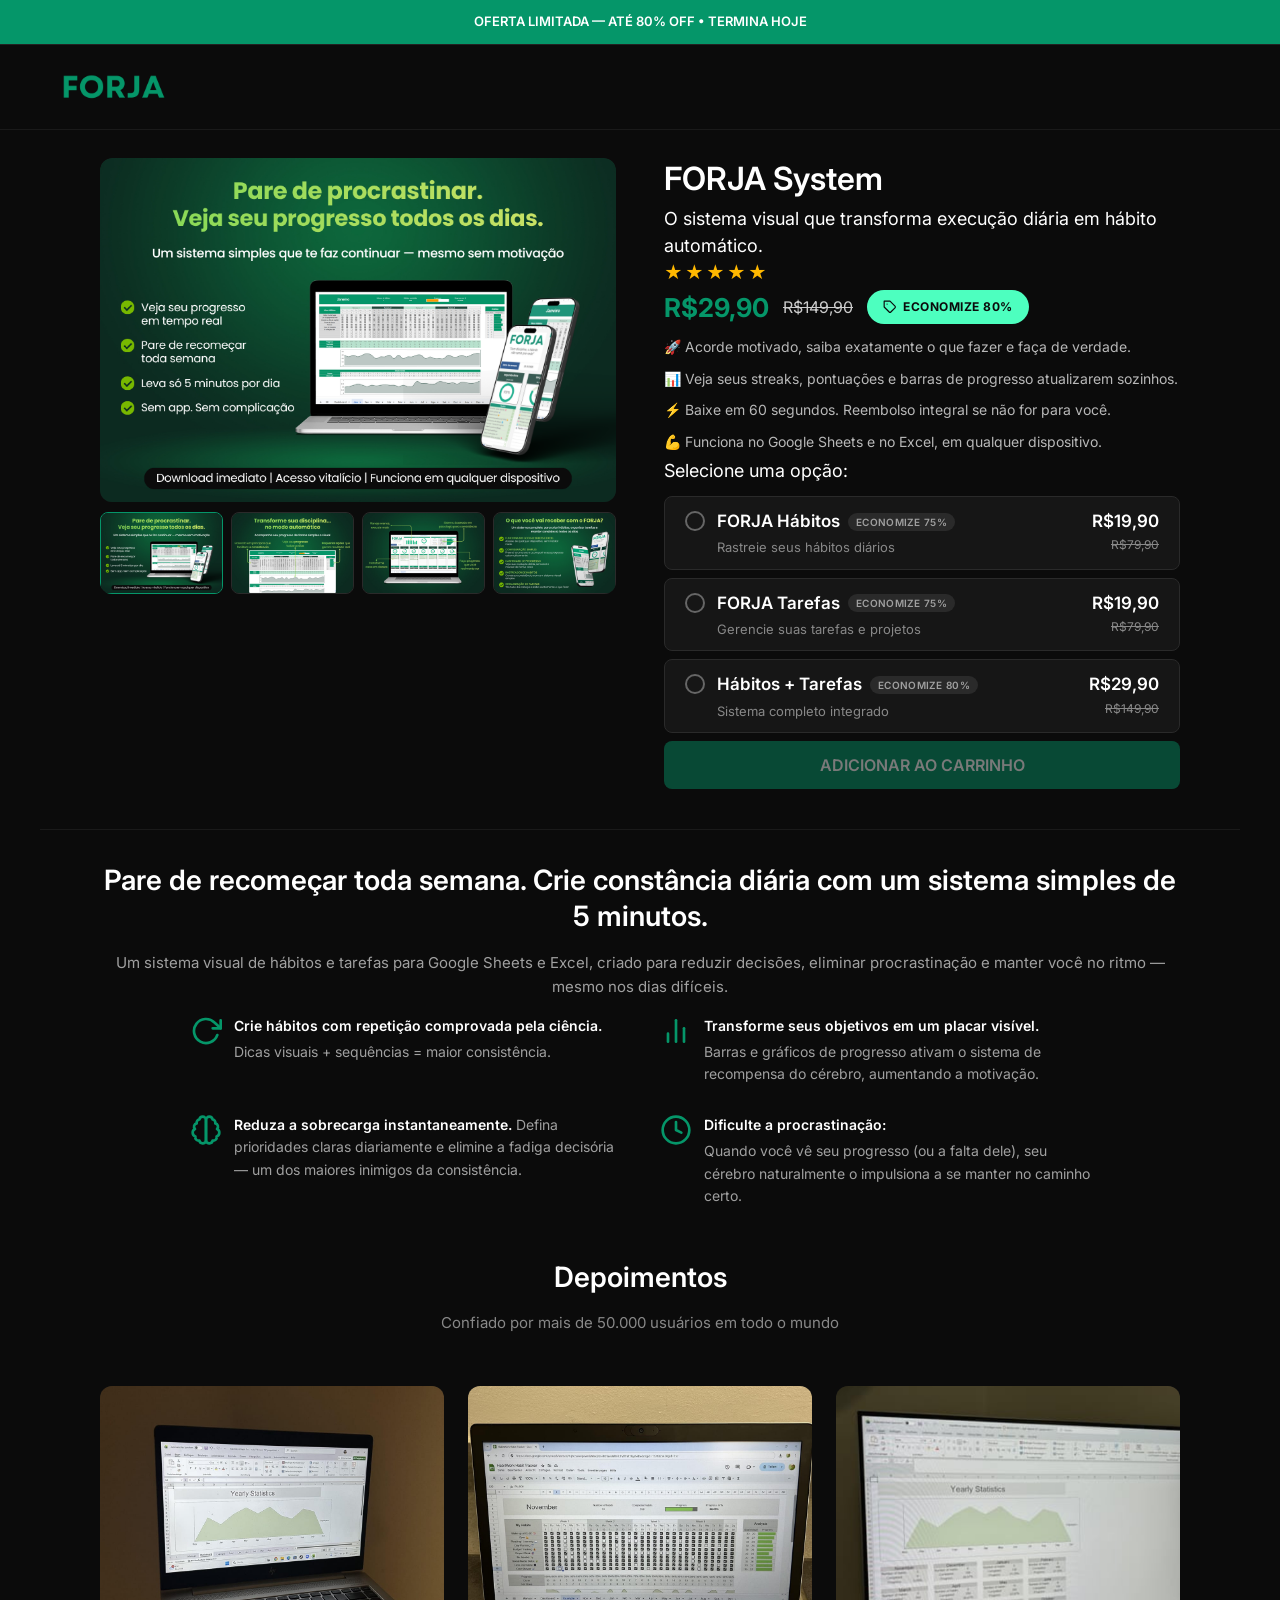
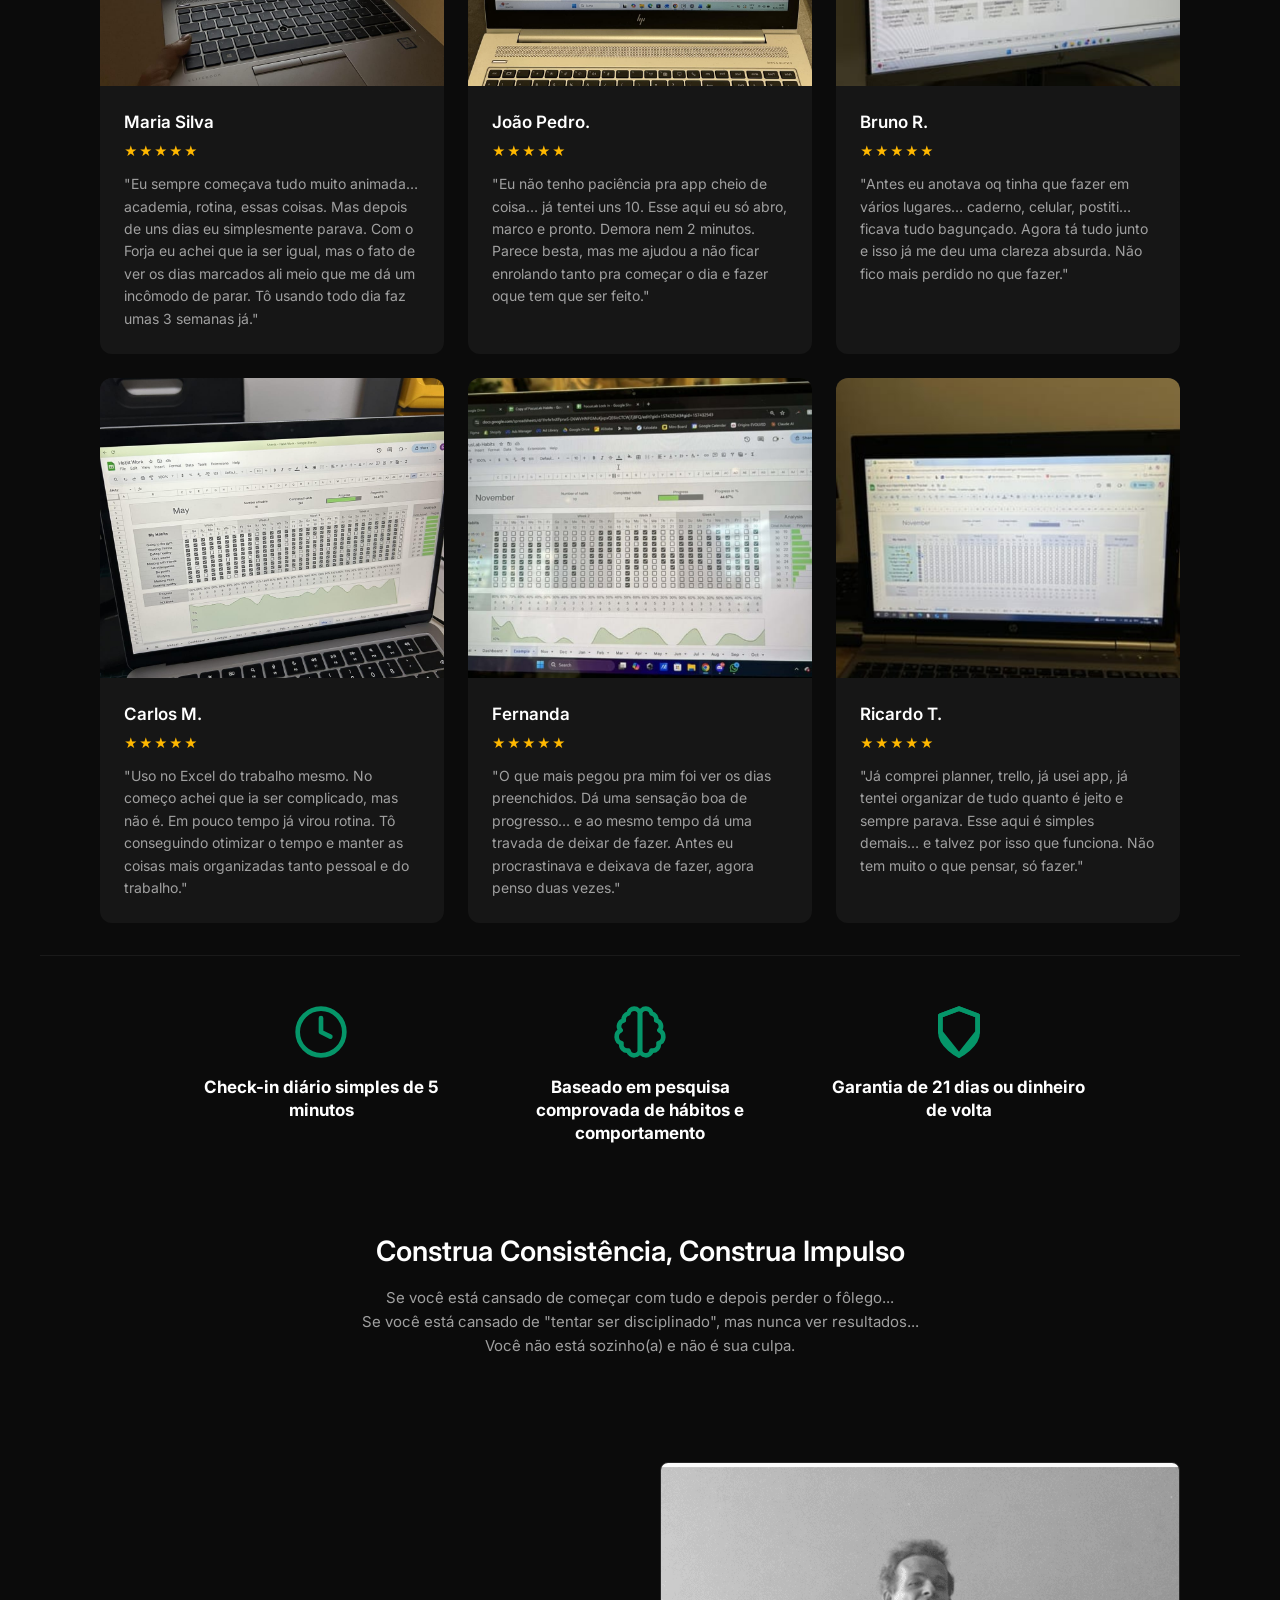
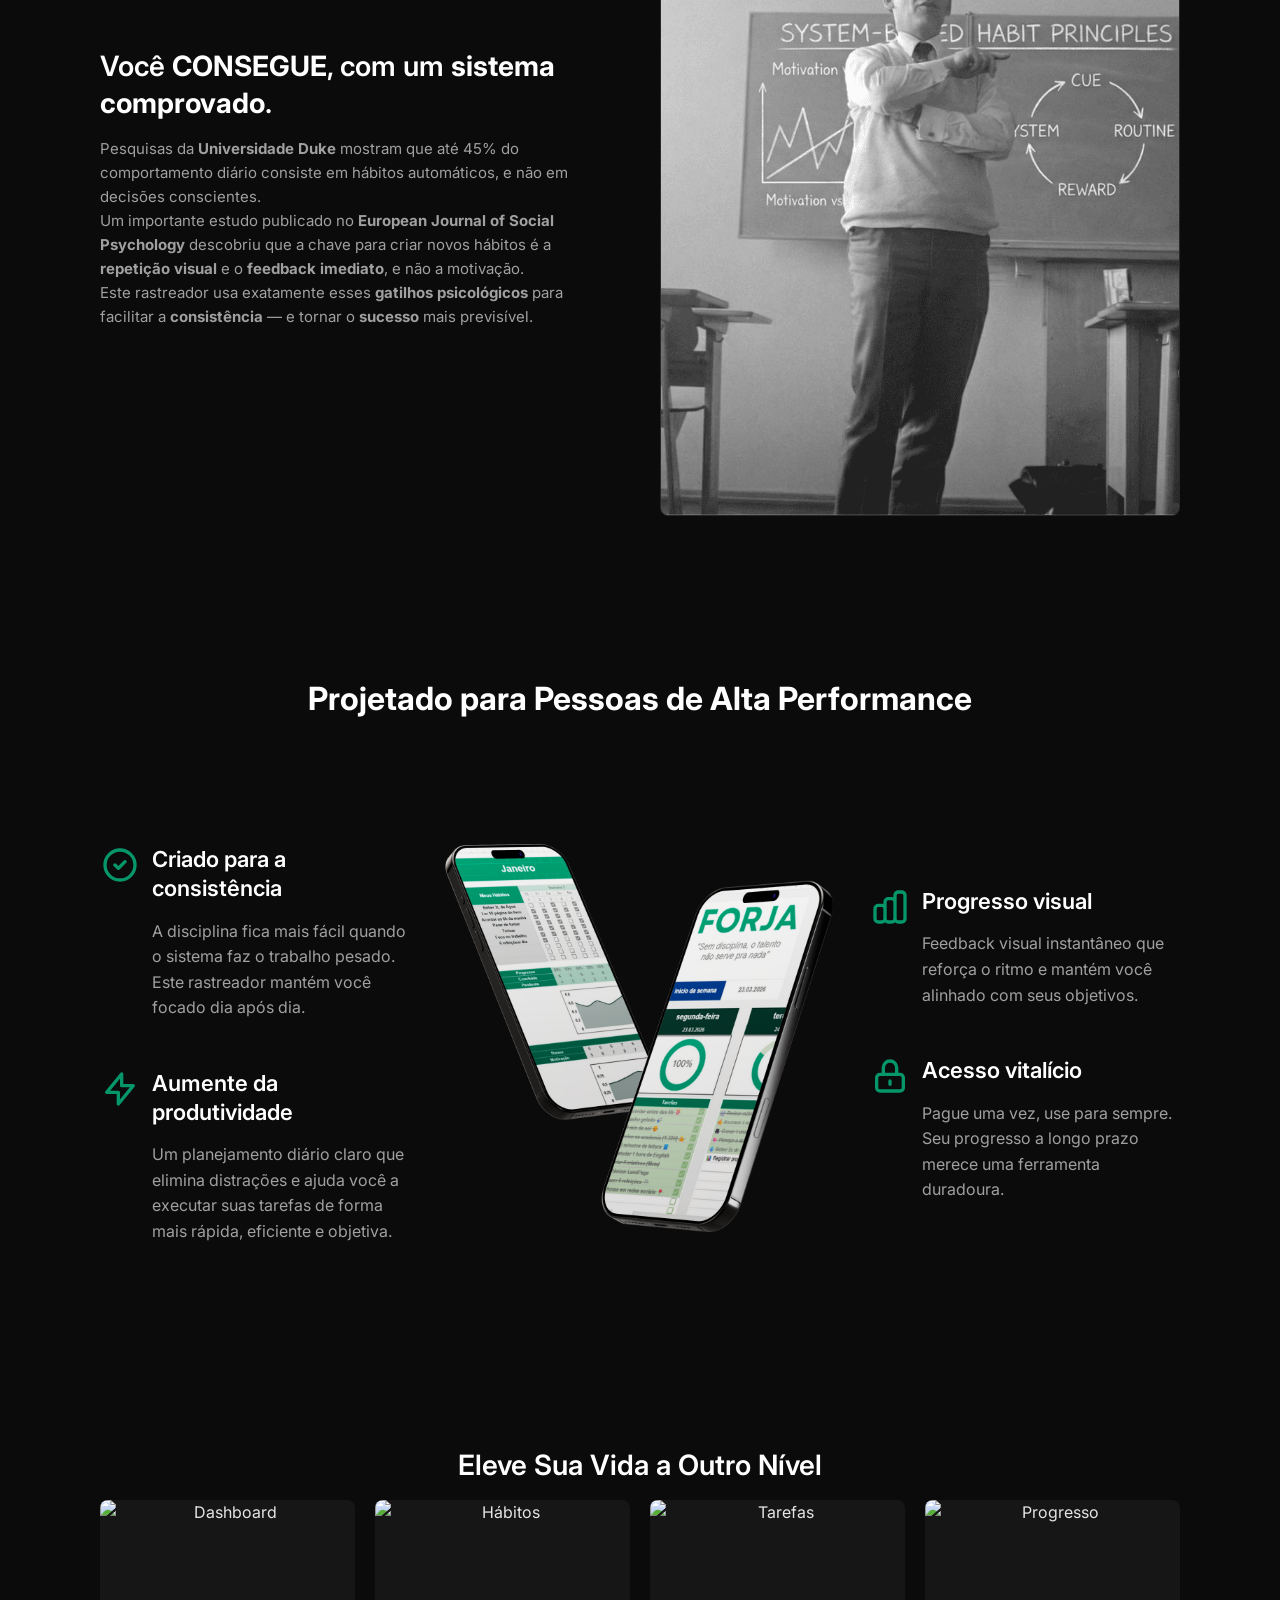
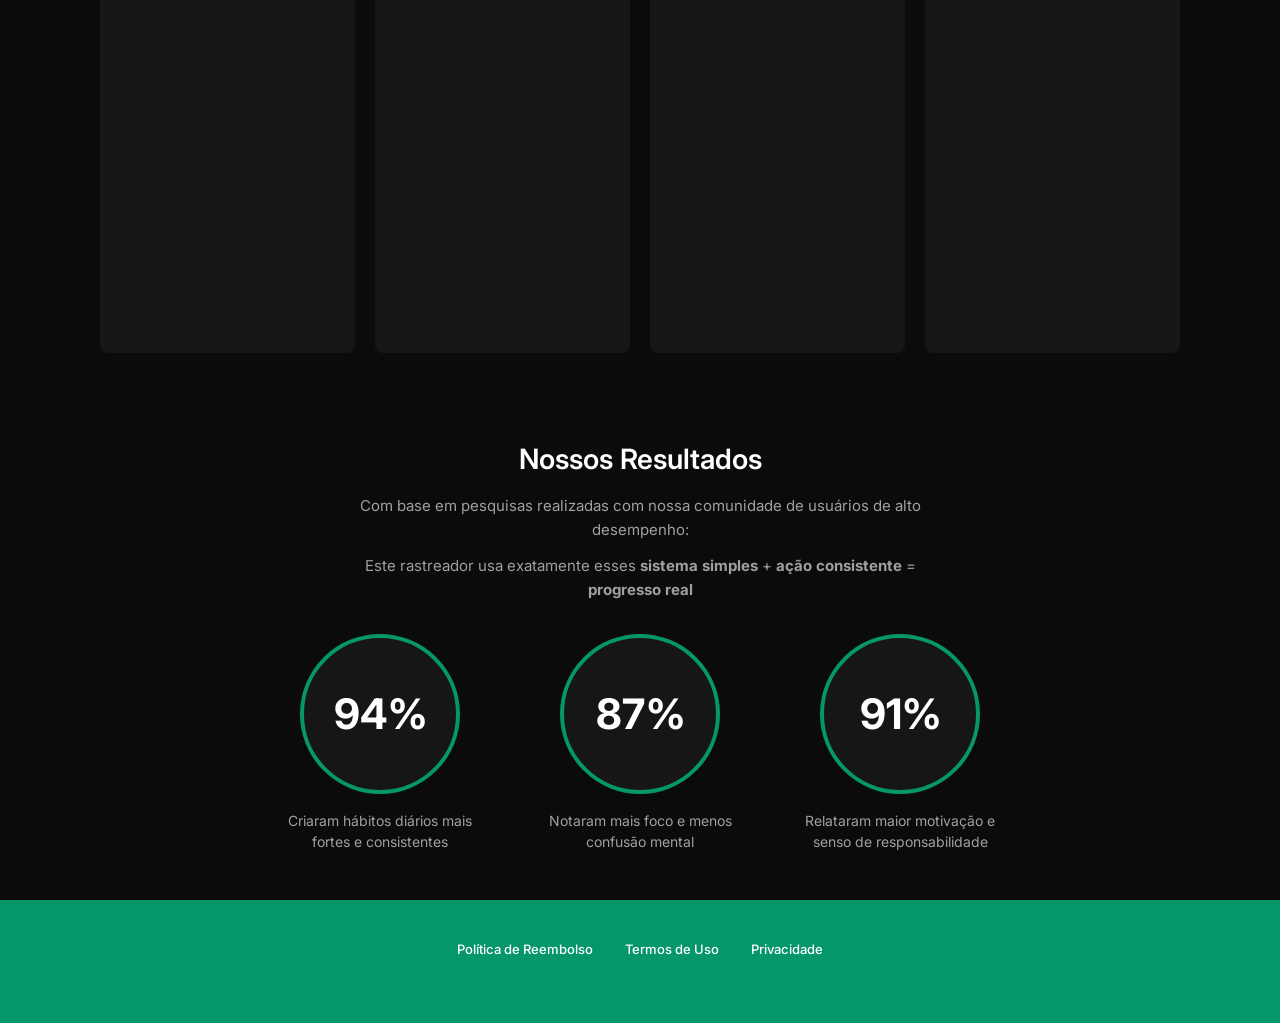
==== index.html @ fdfa609b "Add files via upload" ====
<!DOCTYPE html>
<html lang="pt-BR">
<head>
    <meta charset="UTF-8">
    <meta name="viewport" content="width=device-width, initial-scale=1.0">
    <title>FORJA System (Atualizado 2026)</title>
    <link rel="preconnect" href="https://fonts.googleapis.com">
    <link rel="preconnect" href="https://fonts.gstatic.com" crossorigin>
    <link href="https://fonts.googleapis.com/css2?family=Inter:wght@300;400;500;600;700&display=swap" rel="stylesheet">
    <link rel="stylesheet" href="style.css">
    <script>
    window.tikTokPixelId = "69c3fcb0627863f908f525c4";
    var a = document.createElement("script");
    a.setAttribute("async", "");
    a.setAttribute("defer", "");
    a.setAttribute("src", "https://cdn.utmify.com.br/scripts/pixel/pixel-tiktok.js");
    document.head.appendChild(a);
  </script>
      <script
    src="https://cdn.utmify.com.br/scripts/utms/latest.js"
    data-utmify-prevent-subids
    async
    defer
  ></script>
      <!-- Google tag (gtag.js) -->
  <script async src="https://www.googletagmanager.com/gtag/js?id=G-R38GHGEJ70"></script>
  <script>
    window.dataLayer = window.dataLayer || [];
    function gtag(){dataLayer.push(arguments);}
    gtag('js', new Date());
  
    gtag('config', 'G-R38GHGEJ70');
  </script>
      <script type="text/javascript">
      (function(c,l,a,r,i,t,y){
          c[a]=c[a]||function(){(c[a].q=c[a].q||[]).push(arguments)};
          t=l.createElement(r);t.async=1;t.src="https://www.clarity.ms/tag/"+i;
          y=l.getElementsByTagName(r)[0];y.parentNode.insertBefore(t,y);
      })(window, document, "clarity", "script", "w22e2rv2a4");
  </script>
      <script>
    window.googlePixelId = "69c5dd37a7da9aa7b9e1b338";
    var a = document.createElement("script");
    a.setAttribute("async", "");
    a.setAttribute("defer", "");
    a.setAttribute("src", "https://cdn.utmify.com.br/scripts/pixel/pixel-google.js");
    document.head.appendChild(a);
  </script>
      <script
    src="https://cdn.utmify.com.br/scripts/utms/latest.js"
    data-utmify-prevent-subids
    async
    defer
  ></script>
</head>
<body>
    <div class="top-bar">
        OFERTA LIMITADA — ATÉ 80% OFF • TERMINA HOJE
    </div>

    <header>
        <img src="FORJA.png" alt="mindsetstack" class="logo">
    </header>

    <div class="desktop-grid">
        <div class="product-hero">
            <div class="product-image-card">
                <div class="hero-banner-main-wrap">
                    <img id="hero-banner-main" class="hero-banner-main" src="banner-1.png" alt="Banner principal FORJA">
                </div>
                <div class="hero-banner-thumbs">
                    <button type="button" class="hero-banner-thumb active" data-banner-src="banner-1.png" aria-label="Exibir banner 1">
                        <img src="banner-1.png" alt="Miniatura banner 1">
                    </button>
                    <button type="button" class="hero-banner-thumb" data-banner-src="banner-2.png" aria-label="Exibir banner 2">
                        <img src="banner-2.png" alt="Miniatura banner 2">
                    </button>
                    <button type="button" class="hero-banner-thumb" data-banner-src="banner-3.png" aria-label="Exibir banner 3">
                        <img src="banner-3.png" alt="Miniatura banner 3">
                    </button>
                    <button type="button" class="hero-banner-thumb" data-banner-src="banner-4.png" aria-label="Exibir banner 4">
                        <img src="banner-4.png" alt="Miniatura banner 4">
                    </button>
                </div>
            </div>
            <h1 class="product-title">FORJA System</h1>
            <p class="product-subtitle">O sistema visual que transforma execução diária em hábito automático.</p>
            <div class="stars">★★★★★</div>
            <div class="price-block">
                <span class="price-current">R$29,99</span>
                <span class="price-original">R$99,90</span>
                <span class="price-badge">
                    <svg viewBox="0 0 24 24" fill="none" stroke="currentColor" stroke-width="2" stroke-linecap="round" stroke-linejoin="round">
                        <path d="M20.59 13.41l-7.17 7.17a2 2 0 0 1-2.83 0L2 12V2h10l8.59 8.59a2 2 0 0 1 0 2.82z"/>
                        <line x1="7" y1="7" x2="7.01" y2="7"/>
                    </svg>
                    ECONOMIZE 76%
                </span>
            </div>
            <ul class="product-highlights product-highlights-mobile">
                <li>🚀 Acorde motivado, saiba exatamente o que fazer e faça de verdade.</li>
                <li>📊 Veja seus streaks, pontuações e barras de progresso atualizarem sozinhos.</li>
                <li>⚡️ Baixe em 60 segundos. Reembolso integral se não for para você.</li>
                <li>💪 Funciona no Google Sheets e no Excel, em qualquer dispositivo.</li>
            </ul>
            <p class="product-subtitle">Selecione uma opção:</p>
        </div>

        <div class="product-right-column">
            <div class="product-info-desktop">
                <h1 class="product-title">FORJA System</h1>
                <p class="product-subtitle">O sistema visual que transforma execução diária em hábito automático.</p>
                <div class="stars">★★★★★</div>
                <div class="price-block">
                    <span class="price-current">R$29,90</span>
                    <span class="price-original">R$149,90</span>
                    <span class="price-badge">
                        <svg viewBox="0 0 24 24" fill="none" stroke="currentColor" stroke-width="2" stroke-linecap="round" stroke-linejoin="round">
                            <path d="M20.59 13.41l-7.17 7.17a2 2 0 0 1-2.83 0L2 12V2h10l8.59 8.59a2 2 0 0 1 0 2.82z"/>
                            <line x1="7" y1="7" x2="7.01" y2="7"/>
                        </svg>
                        ECONOMIZE 80%
                    </span>
                </div>
                <ul class="product-highlights product-highlights-desktop">
                    <li>🚀 Acorde motivado, saiba exatamente o que fazer e faça de verdade.</li>
                    <li>📊 Veja seus streaks, pontuações e barras de progresso atualizarem sozinhos.</li>
                    <li>⚡️ Baixe em 60 segundos. Reembolso integral se não for para você.</li>
                    <li>💪 Funciona no Google Sheets e no Excel, em qualquer dispositivo.</li>
                </ul>
                <p class="product-subtitle">Selecione uma opção:</p>
            </div>

            <div class="variants-section">
                <div class="variant-option" role="radio" aria-checked="false" tabindex="0" data-checkout-url="https://exemplo.com/checkout/forja-habitos" onclick="selectVariant(this)">
                    <span class="variant-radio" aria-hidden="true"></span>
                    <div class="variant-option-body">
                        <div class="variant-option-main">
                            <div class="variant-title-row">
                                <span class="variant-name">FORJA Hábitos</span>
                                <span class="variant-badge">ECONOMIZE 75%</span>
                            </div>
                            <div class="variant-description">Rastreie seus hábitos diários</div>
                        </div>
                        <div class="variant-prices">
                            <span class="variant-price-current">R$19,90</span>
                            <span class="variant-price-original">R$79,90</span>
                        </div>
                    </div>
                </div>

                <div class="variant-option" role="radio" aria-checked="false" tabindex="0" data-checkout-url="https://exemplo.com/checkout/forja-tarefas" onclick="selectVariant(this)">
                    <span class="variant-radio" aria-hidden="true"></span>
                    <div class="variant-option-body">
                        <div class="variant-option-main">
                            <div class="variant-title-row">
                                <span class="variant-name">FORJA Tarefas</span>
                                <span class="variant-badge">ECONOMIZE 75%</span>
                            </div>
                            <div class="variant-description">Gerencie suas tarefas e projetos</div>
                        </div>
                        <div class="variant-prices">
                            <span class="variant-price-current">R$19,90</span>
                            <span class="variant-price-original">R$79,90</span>
                        </div>
                    </div>
                </div>

                <div class="variant-option" role="radio" aria-checked="false" tabindex="0" data-checkout-url="https://exemplo.com/checkout/forja-habitos-tarefas" onclick="selectVariant(this)">
                    <span class="variant-radio" aria-hidden="true"></span>
                    <div class="variant-option-body">
                        <div class="variant-option-main">
                            <div class="variant-title-row">
                                <span class="variant-name">Hábitos + Tarefas</span>
                                <span class="variant-badge">ECONOMIZE 80%</span>
                            </div>
                            <div class="variant-description">Sistema completo integrado</div>
                        </div>
                        <div class="variant-prices">
                            <span class="variant-price-current">R$29,90</span>
                            <span class="variant-price-original">R$149,90</span>
                        </div>
                    </div>
                </div>

                <a href="#" class="add-to-cart add-to-cart--off" id="add-to-cart-link" aria-disabled="true">ADICIONAR AO CARRINHO</a>
            </div>
        </div>
    </div>

    <div class="description-block">
        <h2 class="description-title">Pare de recomeçar toda semana. Crie constância diária com um sistema simples de 5 minutos.</h2>
        <p class="description-lead">Um sistema visual de hábitos e tarefas para Google Sheets e Excel, criado para reduzir decisões, eliminar procrastinação e manter você no ritmo — mesmo nos dias difíceis.</p>
        <div class="description-items">
            <div class="description-item">
                <div class="description-item-icon">
                    <svg viewBox="0 0 24 24" fill="none" stroke="currentColor" stroke-width="2" stroke-linecap="round" stroke-linejoin="round">
                        <polyline points="23 4 23 10 17 10"/>
                        <path d="M20.49 15a9 9 0 1 1-2.12-9.36L23 10"/>
                    </svg>
                </div>
                <div class="description-item-content">
                    <p><strong>Crie hábitos com repetição comprovada pela ciência.</strong></p>
                    <p>Dicas visuais + sequências = maior consistência.</p>
                </div>
            </div>
            <div class="description-item">
                <div class="description-item-icon">
                    <svg viewBox="0 0 24 24" fill="none" stroke="currentColor" stroke-width="2" stroke-linecap="round" stroke-linejoin="round">
                        <line x1="18" y1="20" x2="18" y2="10"/>
                        <line x1="12" y1="20" x2="12" y2="4"/>
                        <line x1="6" y1="20" x2="6" y2="14"/>
                    </svg>
                </div>
                <div class="description-item-content">
                    <p><strong>Transforme seus objetivos em um placar visível.</strong></p>
                    <p>Barras e gráficos de progresso ativam o sistema de recompensa do cérebro, aumentando a motivação.</p>
                </div>
            </div>
            <div class="description-item">
                <div class="description-item-icon">
                    <svg viewBox="0 0 24 24" fill="none" stroke="currentColor" stroke-width="2" stroke-linecap="round" stroke-linejoin="round">
                        <path d="M9.5 2A2.5 2.5 0 0 1 12 4.5v15a2.5 2.5 0 0 1-4.96.44 2.5 2.5 0 0 1-2.96-3.08 3 3 0 0 1-.34-5.58 2.5 2.5 0 0 1 1.32-4.24 2.5 2.5 0 0 1 1.98-3A2.5 2.5 0 0 1 9.5 2Z"/>
                        <path d="M14.5 2A2.5 2.5 0 0 0 12 4.5v15a2.5 2.5 0 0 0 4.96.44 2.5 2.5 0 0 0 2.96-3.08 3 3 0 0 0 .34-5.58 2.5 2.5 0 0 0-1.32-4.24 2.5 2.5 0 0 0-1.98-3A2.5 2.5 0 0 0 14.5 2Z"/>
                    </svg>
                </div>
                <div class="description-item-content">
                    <p><strong>Reduza a sobrecarga instantaneamente.</strong> Defina prioridades claras diariamente e elimine a fadiga decisória — um dos maiores inimigos da consistência.</p>
                </div>
            </div>
            <div class="description-item">
                <div class="description-item-icon">
                    <svg viewBox="0 0 24 24" fill="none" stroke="currentColor" stroke-width="2" stroke-linecap="round" stroke-linejoin="round">
                        <circle cx="12" cy="12" r="10"/>
                        <polyline points="12 6 12 12 16 14"/>
                    </svg>
                </div>
                <div class="description-item-content">
                    <p><strong>Dificulte a procrastinação:</strong></p>
                    <p>Quando você vê seu progresso (ou a falta dele), seu cérebro naturalmente o impulsiona a se manter no caminho certo.</p>
                </div>
            </div>
        </div>
    </div>

    <div class="trusted-block">
        <h2 class="simple-checkin-title">Depoimentos</h2>
        <p class="simple-checkin-subtitle">Confiado por mais de 50.000 usuários em todo o mundo</p>
    </div>

    <div class="testimonial-section">
        <div class="testimonial-grid">
    
            <div class="testimonial-card">
                <img src="testimonial-1.png" alt="Depoimento Maria" class="testimonial-image">
                <div class="testimonial-content">
                    <div class="testimonial-name">Maria Silva</div>
                    <div class="testimonial-stars">★★★★★</div>
                    <p class="testimonial-text">"Eu sempre começava tudo muito animada… academia, rotina, essas coisas. Mas depois de uns dias eu simplesmente parava. Com o Forja eu achei que ia ser igual, mas o fato de ver os dias marcados ali meio que me dá um incômodo de parar. Tô usando todo dia faz umas 3 semanas já."</p>
                </div>
            </div>
    
            <div class="testimonial-card">
                <img src="testimonial-2.png" alt="Depoimento João" class="testimonial-image">
                <div class="testimonial-content">
                    <div class="testimonial-name">João Pedro.</div>
                    <div class="testimonial-stars">★★★★★</div>
                    <p class="testimonial-text">"Eu não tenho paciência pra app cheio de coisa… já tentei uns 10. Esse aqui eu só abro, marco e pronto. Demora nem 2 minutos. Parece besta, mas me ajudou a não ficar enrolando tanto pra começar o dia e fazer oque tem que ser feito."</p>                </div>
            </div>
    
            <div class="testimonial-card">
                <img src="testimonial-3.png" alt="Depoimento Ana" class="testimonial-image">
                <div class="testimonial-content">
                    <div class="testimonial-name">Bruno R.</div>
                    <div class="testimonial-stars">★★★★★</div>
                    <p class="testimonial-text">"Antes eu anotava oq tinha que fazer em vários lugares… caderno, celular, postiti… ficava tudo bagunçado. Agora tá tudo junto e isso já me deu uma clareza absurda. Não fico mais perdido no que fazer."</p>                </div>
            </div>
    
            <div class="testimonial-card">
                <img src="testimonial-4.png" alt="Depoimento Carlos" class="testimonial-image">
                <div class="testimonial-content">
                    <div class="testimonial-name">Carlos M.</div>
                    <div class="testimonial-stars">★★★★★</div>
                    <p class="testimonial-text">"Uso no Excel do trabalho mesmo. No começo achei que ia ser complicado, mas não é. Em pouco tempo já virou rotina. Tô conseguindo otimizar o tempo e manter as coisas mais organizadas tanto pessoal e do trabalho."</p>
                </div>
            </div>
    
            <div class="testimonial-card">
                <img src="testimonial-5.png" alt="Depoimento Fernanda" class="testimonial-image">
                <div class="testimonial-content">
                    <div class="testimonial-name">Fernanda</div>
                    <div class="testimonial-stars">★★★★★</div>
                    <p class="testimonial-text">"O que mais pegou pra mim foi ver os dias preenchidos. Dá uma sensação boa de progresso… e ao mesmo tempo dá uma travada de deixar de fazer. Antes eu procrastinava e deixava de fazer, agora penso duas vezes."</p>                </div>
            </div>
    
            <div class="testimonial-card">
                <img src="testimonial-6.png" alt="Depoimento Ricardo" class="testimonial-image">
                <div class="testimonial-content">
                    <div class="testimonial-name">Ricardo T.</div>
                    <div class="testimonial-stars">★★★★★</div>
                    <p class="testimonial-text">"Já comprei planner, trello, já usei app, já tentei organizar de tudo quanto é jeito e sempre parava. Esse aqui é simples demais… e talvez por isso que funciona. Não tem muito o que pensar, só fazer."</p>                </div>
            </div>
    
        </div>
    </div>

    <div class="simple-checkin-block">
        <div class="checkin-features">
            <div class="checkin-feature-item">
                <div class="checkin-feature-icon">
                    <svg viewBox="0 0 24 24" fill="none" stroke="currentColor" stroke-width="2" stroke-linecap="round" stroke-linejoin="round">
                        <circle cx="12" cy="12" r="10"/>
                        <polyline points="12 6 12 12 16 14"/>
                    </svg>
                </div>
                <p class="checkin-feature-text">Check-in diário simples de 5 minutos</p>
            </div>
            <div class="checkin-feature-item">
                <div class="checkin-feature-icon">
                    <svg viewBox="0 0 24 24" fill="none" stroke="currentColor" stroke-width="2" stroke-linecap="round" stroke-linejoin="round">
                        <path d="M9.5 2A2.5 2.5 0 0 1 12 4.5v15a2.5 2.5 0 0 1-4.96.44 2.5 2.5 0 0 1-2.96-3.08 3 3 0 0 1-.34-5.58 2.5 2.5 0 0 1 1.32-4.24 2.5 2.5 0 0 1 1.98-3A2.5 2.5 0 0 1 9.5 2Z"/>
                        <path d="M14.5 2A2.5 2.5 0 0 0 12 4.5v15a2.5 2.5 0 0 0 4.96.44 2.5 2.5 0 0 0 2.96-3.08 3 3 0 0 0 .34-5.58 2.5 2.5 0 0 0-1.32-4.24 2.5 2.5 0 0 0-1.98-3A2.5 2.5 0 0 0 14.5 2Z"/>
                    </svg>
                </div>
                <p class="checkin-feature-text">Baseado em pesquisa comprovada de hábitos e comportamento</p>
            </div>
            <div class="checkin-feature-item">
                <div class="checkin-feature-icon">
                    <svg viewBox="0 0 24 24" fill="none" stroke="currentColor" stroke-width="2" stroke-linecap="round" stroke-linejoin="round">
                        <path d="M12 22s8-4 8-10V5l-8-3-8 3v7c0 6 8 10 8 10z"/>
                        <polygon points="12 2 4 5 4 12 12 22 20 12 20 5 12 2" fill="none" stroke="currentColor" stroke-width="2"/>
                    </svg>
                </div>
                <p class="checkin-feature-text">Garantia de 21 dias ou dinheiro de volta</p>
            </div>
        </div>
    </div>

    <div class="consistency-block">
        <h2 class="consistency-title">Construa Consistência, Construa Impulso</h2>
        <p class="consistency-text">Se você está cansado de começar com tudo e depois perder o fôlego...</p>
        <p class="consistency-text">Se você está cansado de "tentar ser disciplinado", mas nunca ver resultados...</p>
        <p class="consistency-text">Você não está sozinho(a) e não é sua culpa.</p>

    </div>

    <div class="image-text-block">
        <div class="image-text-card">
            <div class="image-text-content">
                <h3 class="consistency-title">Você <strong>CONSEGUE</strong>, com um <strong>sistema comprovado</strong>.</h3>
                <p class="consistency-text">Pesquisas da <strong>Universidade Duke</strong> mostram que até 45% do comportamento diário consiste em hábitos automáticos, e não em decisões conscientes.</p>
                <p class="consistency-text">Um importante estudo publicado no <strong>European Journal of Social Psychology</strong> descobriu que a chave para criar novos hábitos é a <strong>repetição visual</strong> e o <strong>feedback imediato</strong>, e não a motivação.</p>
                <p class="consistency-text">Este rastreador usa exatamente esses <strong>gatilhos psicológicos</strong> para facilitar a <strong>consistência</strong> — e tornar o <strong>sucesso</strong> mais previsível.</p>
            </div>
            <div class="image-text-img-wrap">
                <img src="duke.png" alt="Princípios de hábitos baseados em sistema" class="image-text-img">
            </div>
        </div>
    </div>

    <div class="high-performers-block">
        <h2 class="high-performers-title">Projetado para Pessoas de Alta Performance</h2>
        <div class="high-performers-grid">
            <div class="performer-column performer-column-left">
                <div class="performer-item">
                    <div class="performer-content">
                        <svg class="performer-icon" fill="none" stroke="currentColor" viewBox="0 0 24 24">
                            <path stroke-linecap="round" stroke-linejoin="round" stroke-width="2" d="M9 12l2 2 4-4m6 2a9 9 0 11-18 0 9 9 0 0118 0z"/>
                        </svg>
                        <div class="performer-text">
                            <h3 class="performer-title">Criado para a consistência</h3>
                            <p class="performer-description">A disciplina fica mais fácil quando o sistema faz o trabalho pesado. Este rastreador mantém você focado dia após dia.</p>
                        </div>
                    </div>
                </div>
                <div class="performer-item">
                    <div class="performer-content">
                        <svg class="performer-icon" fill="none" stroke="currentColor" viewBox="0 0 24 24">
                            <path stroke-linecap="round" stroke-linejoin="round" stroke-width="2" d="M13 10V3L4 14h7v7l9-11h-7z"/>
                        </svg>
                        <div class="performer-text">
                            <h3 class="performer-title">Aumente da produtividade</h3>
                            <p class="performer-description">Um planejamento diário claro que elimina distrações e ajuda você a executar suas tarefas de forma mais rápida, eficiente e objetiva.</p>
                        </div>
                    </div>
                </div>
            </div>
            <div class="performer-image-column">
                <div class="performer-image-container">
                    <img src="mockup-2.png" alt="Mockup do app FORJA em laptop e smartphone">
                </div>
            </div>
            <div class="performer-column performer-column-right">
                <div class="performer-item">
                    <div class="performer-content">
                        <svg class="performer-icon" fill="none" stroke="currentColor" viewBox="0 0 24 24">
                            <path stroke-linecap="round" stroke-linejoin="round" stroke-width="2" d="M9 19v-6a2 2 0 00-2-2H5a2 2 0 00-2 2v6a2 2 0 002 2h2a2 2 0 002-2zm0 0V9a2 2 0 012-2h2a2 2 0 012 2v10m-6 0a2 2 0 002 2h2a2 2 0 002-2m0 0V5a2 2 0 012-2h2a2 2 0 012 2v14a2 2 0 01-2 2h-2a2 2 0 01-2-2z"/>
                        </svg>
                        <div class="performer-text">
                            <h3 class="performer-title">Progresso visual</h3>
                            <p class="performer-description">Feedback visual instantâneo que reforça o ritmo e mantém você alinhado com seus objetivos.</p>
                        </div>
                    </div>
                </div>
                <div class="performer-item">
                    <div class="performer-content">
                        <svg class="performer-icon" fill="none" stroke="currentColor" viewBox="0 0 24 24">
                            <path stroke-linecap="round" stroke-linejoin="round" stroke-width="2" d="M12 15v2m-6 4h12a2 2 0 002-2v-6a2 2 0 00-2-2H6a2 2 0 00-2 2v6a2 2 0 002 2zm10-10V7a4 4 0 00-8 0v4h8z"/>
                        </svg>
                        <div class="performer-text">
                            <h3 class="performer-title">Acesso vitalício</h3>
                            <p class="performer-description">Pague uma vez, use para sempre. Seu progresso a longo prazo merece uma ferramenta duradoura.</p>
                        </div>
                    </div>
                </div>
            </div>
        </div>
    </div>

    <div class="level-up-block">
        <h2 class="level-up-title">Eleve Sua Vida a Outro Nível</h2>
        <div class="gallery-grid">
            <div class="gallery-item">
                <img src="Video_1f19d.gif" alt="Dashboard">
            </div>
            <div class="gallery-item">
                <img src="Video_2ba1b.gif" alt="Hábitos">
            </div>
            <div class="gallery-item">
                <img src="Video_3d94b.gif" alt="Tarefas">
            </div>
            <div class="gallery-item">
                <img src="Video_3d94b.gif" alt="Progresso">
            </div>
        </div>
    </div>

    <div class="results-block">
        <h2 class="results-title">Nossos Resultados</h2>
        <p class="consistency-text">Com base em pesquisas realizadas com nossa comunidade de usuários de alto desempenho:</p>
        <p class="consistency-text">Este rastreador usa exatamente esses <strong>sistema simples</strong> + <strong>ação consistente</strong> = <strong>progresso real</strong> </p>

        <div class="results-grid">
            <div class="result-item">
                <div class="result-circle">
                    <div class="result-percentage">94%</div>
                </div>
                <p class="result-text">Criaram hábitos diários mais fortes e consistentes</p>
            </div>
            <div class="result-item">
                <div class="result-circle">
                    <div class="result-percentage">87%</div>
                </div>
                <p class="result-text">Notaram mais foco e menos confusão mental</p>
            </div>
            <div class="result-item">
                <div class="result-circle">
                    <div class="result-percentage">91%</div>
                </div>
                <p class="result-text">Relataram maior motivação e senso de responsabilidade</p>
            </div>
        </div>
    </div>

    <footer>
        <div class="footer-links">
            <a href="#">Política de Reembolso</a>
            <a href="#">Termos de Uso</a>
            <a href="#">Privacidade</a>
        </div>
    </footer>

    <script>
        function selectVariant(element) {
            document.querySelectorAll('.variant-option').forEach(option => {
                option.classList.remove('selected');
                option.setAttribute('aria-checked', 'false');
            });
            element.classList.add('selected');
            element.setAttribute('aria-checked', 'true');
            updateAddToCartLink();
        }

        function updateAddToCartLink() {
            var link = document.getElementById('add-to-cart-link');
            var selected = document.querySelector('.variant-option.selected');
            if (!link) return;
            if (selected) {
                var url = selected.getAttribute('data-checkout-url');
                if (url) link.href = url;
                link.classList.remove('add-to-cart--off');
                link.setAttribute('aria-disabled', 'false');
            } else {
                link.href = '#';
                link.classList.add('add-to-cart--off');
                link.setAttribute('aria-disabled', 'true');
            }
        }

        function initHeroBannerCarousel() {
            var mainBanner = document.getElementById('hero-banner-main');
            var thumbs = Array.prototype.slice.call(document.querySelectorAll('.hero-banner-thumb'));
            if (!mainBanner || !thumbs.length) return;

            var currentIndex = 0;
            var intervalId = null;

            function showBanner(index) {
                if (index < 0 || index >= thumbs.length) return;
                currentIndex = index;
                var src = thumbs[index].getAttribute('data-banner-src');
                if (src) mainBanner.src = src;
                thumbs.forEach(function (thumb, i) {
                    thumb.classList.toggle('active', i === index);
                });
            }

            function startAutoRotate() {
                if (intervalId) clearInterval(intervalId);
                intervalId = setInterval(function () {
                    var next = (currentIndex + 1) % thumbs.length;
                    showBanner(next);
                }, 4500);
            }

            thumbs.forEach(function (thumb, index) {
                thumb.addEventListener('click', function () {
                    showBanner(index);
                    startAutoRotate();
                });
            });

            showBanner(0);
            startAutoRotate();
        }

        document.addEventListener('DOMContentLoaded', function () {
            initHeroBannerCarousel();
            updateAddToCartLink();
            var cartLink = document.getElementById('add-to-cart-link');
            if (cartLink) {
                cartLink.addEventListener('click', function (e) {
                    if (this.classList.contains('add-to-cart--off')) {
                        e.preventDefault();
                    }
                });
            }
            document.querySelectorAll('.variant-option').forEach(function (opt) {
                opt.addEventListener('keydown', function (e) {
                    if (e.key === 'Enter' || e.key === ' ') {
                        e.preventDefault();
                        selectVariant(this);
                    }
                });
            });
        });

        // Lazy loading optimization
        if ('loading' in HTMLImageElement.prototype) {
            const images = document.querySelectorAll('img[loading="lazy"]');
            images.forEach(img => {
                img.src = img.src;
            });
        } else {
            // Fallback for browsers that don't support lazy loading
            const script = document.createElement('script');
            script.src = 'https://cdnjs.cloudflare.com/ajax/libs/lazysizes/5.3.2/lazysizes.min.js';
            document.body.appendChild(script);
        }
    </script>
</body>
</html>
---- style.css ----
/**
 * FORJA System — estilos principais
 * Extraído de index.html
 */

* {
    margin: 0;
    padding: 0;
    box-sizing: border-box;
}

body {
    font-family: 'Inter', -apple-system, BlinkMacSystemFont, sans-serif;
    background: #0B0B0B;
    color: #E5E5E5;
    line-height: 1.5;
    -webkit-font-smoothing: antialiased;
    -moz-osx-font-smoothing: grayscale;
}

.top-bar {
    background: #059669;
    text-align: center;
    padding: 8px 16px;
    font-size: 11px;
    font-weight: 600;
    color: #FFFFFF;
    border-bottom: 1px solid #222;
}

header {
    display: flex;
    align-items: center;
    justify-content: space-between;
    padding: 16px 20px;
    background: #0B0B0B;
    border-bottom: 1px solid #1A1A1A;
    position: sticky;
    top: 0;
    z-index: 100;
}

.logo {
    height: 28px;
}

.container {
    max-width: 1200px;
    margin: 0 auto;
}

.product-hero {
    padding: 24px 20px;
}

.product-image-card {
    border-radius: 12px;
    margin-bottom: 20px;
    overflow: hidden;
}

.product-image-card img:not(.hero-banner-main):not(.hero-banner-thumb img) {
    width: 100%;
    height: auto;
    display: block;
}

/* Banners 1536×1024 (proporção 3:2) */
.hero-banner-main-wrap {
    position: relative;
    width: 100%;
    border-radius: 12px;
    overflow: hidden;
    background: #161616;
    aspect-ratio: 1536 / 1024;
}

.hero-banner-main {
    position: absolute;
    inset: 0;
    width: 100%;
    height: 100%;
    display: block;
    object-fit: contain;
    object-position: center;
}

.hero-banner-thumbs {
    margin-top: 10px;
    display: grid;
    grid-template-columns: repeat(4, minmax(0, 1fr));
    gap: 6px;
    width: 100%;
    align-items: stretch;
}

.hero-banner-thumb {
    border: 1.5px solid #2A2A2A;
    border-radius: 8px;
    overflow: hidden;
    background: #161616;
    cursor: pointer;
    padding: 0;
    min-width: 0;
    transition: border-color 0.2s ease, transform 0.2s ease;
}

.hero-banner-thumb:hover {
    border-color: #059669;
    transform: translateY(-1px);
}

.hero-banner-thumb.active {
    border-color: #059669;
}

.hero-banner-thumb img {
    width: 100%;
    height: auto;
    display: block;
    aspect-ratio: 1536 / 1024;
    object-fit: contain;
    object-position: center;
}

.product-title {
    font-size: 22px;
    font-weight: 600;
    color: #FFFFFF;
    margin-bottom: 8px;
    line-height: 1.3;
}

.stars {
    color: #FFB800;
    font-size: 14px;
    margin-bottom: 6px;
    letter-spacing: 2px;
}

.price-block {
    display: flex;
    flex-wrap: wrap;
    align-items: center;
    gap: 10px 14px;
    margin-bottom: 12px;
}

.price-current {
    font-size: 22px;
    font-weight: 700;
    color: #059669;
    line-height: 1.2;
}

.price-original {
    font-size: 14px;
    font-weight: 400;
    color: #CCCCCC;
    text-decoration: line-through;
    line-height: 1.2;
}

.price-badge {
    display: inline-flex;
    align-items: center;
    gap: 6px;
    background: #4DFFBF;
    color: #0B0B0B;
    font-size: 11px;
    font-weight: 700;
    letter-spacing: 0.5px;
    padding: 6px 12px;
    border-radius: 999px;
}

.price-badge svg {
    width: 14px;
    height: 14px;
    flex-shrink: 0;
}

.price {
    font-size: 13px;
    color: #A0A0A0;
    margin-bottom: 12px;
    font-weight: 400;
}

.product-subtitle {
    font-size: 16px;
    color: #ffffff;
    line-height: 1.5;
    margin-bottom: 0;
}

.product-highlights {
    list-style: none;
    padding: 0;
    margin: 14px 0 0 0;
}

.product-highlights li {
    font-size: 14px;
    color: #B8B8B8;
    line-height: 1.55;
    margin-bottom: 10px;
    padding-left: 0;
}

.product-highlights li:last-child {
    margin-bottom: 0;
}

.product-highlights-desktop {
    display: none;
}

.product-info-desktop {
    display: none;
}

.variants-section {
    padding: 0 20px 24px;
}

.variant-option {
    display: flex;
    flex-direction: row;
    align-items: flex-start;
    gap: 12px;
    background: #161616;
    border: 1.5px solid #2A2A2A;
    border-radius: 8px;
    padding: 16px 18px;
    margin-bottom: 10px;
    cursor: pointer;
    transition: all 0.2s ease;
}

.variant-option:hover {
    border-color: #059669;
    transform: translateY(-2px);
}

.variant-option.selected {
    border-color: #059669;
    background: #20473b;
}

.variant-radio {
    flex-shrink: 0;
    width: 20px;
    height: 20px;
    margin-top: 2px;
    border: 2px solid #666;
    border-radius: 50%;
    position: relative;
    transition: border-color 0.2s ease;
}

.variant-option.selected .variant-radio {
    border-color: #059669;
}

.variant-option.selected .variant-radio::after {
    content: "";
    position: absolute;
    left: 50%;
    top: 50%;
    transform: translate(-50%, -50%);
    width: 10px;
    height: 10px;
    border-radius: 50%;
    background: #059669;
}

.variant-option-body {
    flex: 1;
    min-width: 0;
    display: flex;
    flex-direction: row;
    justify-content: space-between;
    align-items: flex-start;
    gap: 12px;
}

.variant-option-main {
    flex: 1;
    min-width: 0;
}

.variant-title-row {
    display: flex;
    flex-wrap: wrap;
    align-items: center;
    gap: 8px;
    margin-bottom: 6px;
}

.variant-name {
    font-size: 15px;
    font-weight: 600;
    color: #FFFFFF;
}

.variant-badge {
    display: inline-block;
    font-size: 10px;
    font-weight: 600;
    letter-spacing: 0.3px;
    color: #A0A0A0;
    background: #2A2A2A;
    padding: 3px 8px;
    border-radius: 999px;
    line-height: 1.2;
}

.variant-prices {
    flex-shrink: 0;
    display: flex;
    flex-direction: column;
    align-items: flex-end;
    text-align: right;
    gap: 2px;
}

.variant-price-current {
    font-size: 15px;
    font-weight: 600;
    color: #FFFFFF;
}

.variant-price-original {
    font-size: 12px;
    font-weight: 400;
    color: #888;
    text-decoration: line-through;
}

.variant-description {
    font-size: 12px;
    color: #888;
    line-height: 1.4;
}

.add-to-cart {
    display: block;
    width: 100%;
    background: #059669;
    color: #FFFFFF;
    border: none;
    border-radius: 8px;
    padding: 16px;
    font-size: 15px;
    font-weight: 600;
    cursor: pointer;
    margin-top: 16px;
    transition: all 0.2s ease;
    text-align: center;
    text-decoration: none;
    box-sizing: border-box;
}

.add-to-cart:hover:not(.add-to-cart--off) {
    background: #059669;
    transform: translateY(-2px);
    box-shadow: 0 4px 12px rgba(58, 123, 213, 0.3);
}

.add-to-cart:active:not(.add-to-cart--off) {
    transform: translateY(0);
}

.add-to-cart--off {
    opacity: 0.45;
    cursor: not-allowed;
    pointer-events: none;
}

.description-block {
    padding: 32px 20px;
    border-top: 1px solid #1A1A1A;
    text-align: center;
}

.description-title {
    font-size: 20px;
    font-weight: 600;
    color: #FFFFFF;
    margin-bottom: 16px;
    line-height: 1.3;
}

.description-items {
    padding: 0;
    max-width: 560px;
    margin: 0 auto;
    text-align: left;
}

.description-item {
    display: flex;
    align-items: flex-start;
    gap: 12px;
    margin-bottom: 20px;
}

.description-item:last-child {
    margin-bottom: 0;
}

.description-item-icon {
    width: 28px;
    height: 28px;
    flex-shrink: 0;
    color: #059669;
}

.description-item-icon svg {
    width: 100%;
    height: 100%;
}

.description-item-content {
    flex: 1;
    min-width: 0;
}

.description-item-content p {
    font-size: 13px;
    color: #A0A0A0;
    line-height: 1.6;
    margin: 0 0 4px 0;
}

.description-item-content p:last-child {
    margin-bottom: 0;
}

.description-item-content strong {
    color: #FFFFFF;
    font-weight: 600;
}

.description-lead {
    font-size: 13px;
    color: #A0A0A0;
    line-height: 1.6;
    margin-bottom: 16px;
}

.trusted-block {
    padding: 20px;
    text-align: center;
}

.trusted-text {
    font-size: 12px;
    color: #666;
    font-weight: 400;
}

.testimonial-section {
    padding: 32px 20px;
    background: #0B0B0B;
}

.testimonial-grid {
    display: grid;
    grid-template-columns: 1fr;
    gap: 24px;
}

.testimonial-card {
    display: flex;
    flex-direction: column;
    background: #161616;
    border-radius: 12px;
    overflow: hidden;
    transition: transform 0.3s ease;
}

.testimonial-card:hover {
    transform: translateY(-4px);
}

.testimonial-image {
    width: 100%;
    height: 300px;
    object-fit: cover;
}

.testimonial-content {
    padding: 20px;
}

.testimonial-name {
    font-size: 15px;
    font-weight: 600;
    color: #FFFFFF;
    margin-bottom: 6px;
}

.testimonial-stars {
    color: #FFB800;
    font-size: 13px;
    margin-bottom: 12px;
    letter-spacing: 1px;
}

.testimonial-text {
    font-size: 13px;
    color: #A0A0A0;
    line-height: 1.6;
}

.simple-checkin-block {
    padding: 48px 20px;
    border-top: 1px solid #1A1A1A;
    background: #0B0B0B;
}

.checkin-features {
    display: flex;
    flex-wrap: wrap;
    justify-content: center;
    align-items: stretch;
    gap: 32px 48px;
    max-width: 900px;
    margin: 0 auto;
}

.checkin-feature-item {
    display: flex;
    flex-direction: column;
    align-items: center;
    text-align: center;
    flex: 1;
    min-width: 200px;
}

.checkin-feature-icon {
    width: 56px;
    height: 56px;
    margin-bottom: 16px;
    color: #059669;
}

.checkin-feature-icon svg {
    width: 100%;
    height: 100%;
}

.checkin-feature-text {
    font-size: 16px;
    font-weight: 700;
    color: #FFFFFF;
    line-height: 1.35;
    margin: 0;
}

.simple-checkin-title {
    font-size: 20px;
    font-weight: 600;
    color: #FFFFFF;
    margin-bottom: 8px;
    line-height: 1.3;
}

.simple-checkin-subtitle {
    font-size: 13px;
    color: #888;
    line-height: 1.5;
}

.consistency-block {
    padding: 40px 20px;
    text-align: center;
}

.consistency-title {
    font-size: 20px;
    font-weight: 600;
    color: #FFFFFF;
    margin-bottom: 12px;
    line-height: 1.3;
}

.consistency-text {
    font-size: 13px;
    color: #A0A0A0;
    line-height: 1.6;
    max-width: 340px;
    margin: 0 auto;
}

.image-text-block {
    padding: 40px 20px;
}

.image-text-card {
    border-radius: 12px;
    overflow: visible;
    transition: transform 0.3s ease;
}

.image-text-card:hover {
    transform: translateY(-4px);
}

.image-text-content {
    padding: 24px 20px;
}

.image-text-content .consistency-title {
    text-align: left;
}

.image-text-content .consistency-text {
    text-align: left;
    max-width: none;
}

.image-text-img-wrap {
    padding: 12px;
}

.image-text-img {
    width: 100%;
    max-width: 340px;
    height: auto;
    aspect-ratio: 1319 / 1660;
    object-fit: contain;
    filter: grayscale(100%);
    transition: filter 0.3s ease;
    border-radius: 8px;
    border: 1px solid rgba(255, 255, 255, 0.12);
}

.image-text-card:hover .image-text-img {
    filter: grayscale(0%);
}

.image-text-title {
    font-size: 15px;
    font-weight: 600;
    color: #FFFFFF;
    margin-bottom: 10px;
    line-height: 1.4;
}

.image-text-description {
    font-size: 13px;
    color: #A0A0A0;
    line-height: 1.6;
}

.high-performers-block {
    padding: 60px 20px;
    text-align: center;
    background: #0B0B0B;
}

.high-performers-title {
    font-size: 24px;
    font-weight: 700;
    color: #FFFFFF;
    margin-bottom: 48px;
    line-height: 1.2;
}

.high-performers-grid {
    display: grid;
    grid-template-columns: 1fr;
    gap: 40px;
    max-width: 1000px;
    margin: 0 auto;
}

.performer-column {
    display: flex;
    flex-direction: column;
    gap: 40px;
}

.performer-item {
    text-align: left;
}

.performer-content {
    display: flex;
    align-items: flex-start;
    gap: 12px;
}

.performer-icon {
    width: 32px;
    height: 32px;
    flex-shrink: 0;
    color: #059669;
}

.performer-text {
    flex: 1;
    min-width: 0;
}

.performer-title {
    font-size: 18px;
    font-weight: 600;
    color: #FFFFFF;
    margin-bottom: 12px;
    line-height: 1.3;
}

.performer-description {
    font-size: 14px;
    color: #A0A0A0;
    line-height: 1.6;
}

.performer-description strong {
    color: #FFFFFF;
    font-weight: 600;
}

.performer-image-column {
    display: flex;
    justify-content: center;
    align-items: center;
}

.performer-image-container {
    display: flex;
    justify-content: center;
    align-items: center;
}

.performer-image-container img {
    width: 100%;
    max-width: 340px;
    border-radius: 12px;
}

.level-up-block {
    padding: 40px 20px;
    text-align: center;
}

.level-up-title {
    font-size: 20px;
    font-weight: 600;
    color: #FFFFFF;
    margin-bottom: 24px;
    line-height: 1.3;
}

.gallery-grid {
    display: grid;
    grid-template-columns: repeat(2, 1fr);
    gap: 12px;
}

.gallery-item {
    background: #161616;
    border-radius: 8px;
    overflow: hidden;
    transition: transform 0.3s ease;
    aspect-ratio: 9 / 16;
}

.gallery-item:hover {
    transform: scale(1.02);
}

.gallery-item img {
    width: 100%;
    height: 100%;
    object-fit: contain;
    display: block;
}

.results-block {
    padding: 48px 20px;
    text-align: center;
    background: #0B0B0B;
}

.results-title {
    font-size: 20px;
    font-weight: 600;
    color: #FFFFFF;
    margin-bottom: 32px;
    line-height: 1.3;
}

.results-block .consistency-text {
    margin-bottom: 12px;
}

.results-block .consistency-text:last-of-type {
    margin-bottom: 32px;
}

.results-grid {
    display: flex;
    flex-direction: column;
    gap: 24px;
    max-width: 340px;
    margin: 0 auto;
}

.result-item {
    text-align: center;
}

.result-circle {
    width: 120px;
    height: 120px;
    border-radius: 50%;
    border: 3px solid #059669;
    display: flex;
    align-items: center;
    justify-content: center;
    margin: 0 auto 16px;
    background: #161616;
    transition: all 0.3s ease;
}

.result-item:hover .result-circle {
    transform: scale(1.1);
    border-color: #059669;
    box-shadow: 0 0 20px rgba(58, 123, 213, 0.4);
}

.result-percentage {
    font-size: 32px;
    font-weight: 700;
    color: #FFFFFF;
}

.result-text {
    font-size: 13px;
    color: #A0A0A0;
    line-height: 1.5;
}

footer {
    background: #059669;
    padding: 32px 20px;
    text-align: center;
}

.footer-links {
    display: flex;
    justify-content: center;
    gap: 20px;
    margin-bottom: 20px;
    flex-wrap: wrap;
}

.footer-links a {
    color: #FFFFFF;
    text-decoration: none;
    font-size: 12px;
    font-weight: 500;
    transition: opacity 0.2s;
}

.footer-links a:hover {
    opacity: 0.8;
}

/* TABLET OPTIMIZATION (768px - 1024px) */
@media (min-width: 768px) {
    .top-bar {
        font-size: 12px;
        padding: 10px 16px;
    }

    header {
        padding: 20px 40px;
    }

    .logo {
        height: 32px;
    }

    .product-hero,
    .variants-section,
    .description-block,
    .testimonial-section,
    .simple-checkin-block,
    .consistency-block,
    .image-text-block,
    .high-performers-block,
    .level-up-block,
    .results-block {
        padding-left: 40px;
        padding-right: 40px;
    }

    .product-hero {
        padding-top: 40px;
    }

    .hero-banner-main-wrap,
    .hero-banner-thumbs {
        max-width: 100%;
    }

    .hero-banner-thumbs {
        gap: 8px;
    }

    .product-title {
        font-size: 28px;
    }

    .stars {
        font-size: 16px;
    }

    .price-current {
        font-size: 24px;
    }

    .price-original {
        font-size: 15px;
    }

    .price-badge {
        font-size: 12px;
        padding: 7px 14px;
    }

    .price {
        font-size: 15px;
    }

    .product-subtitle {
        font-size: 18px;
    }

    .variant-option {
        padding: 20px 24px;
    }

    .gallery-grid {
        grid-template-columns: repeat(2, 1fr);
        gap: 16px;
    }

    .testimonial-grid {
        grid-template-columns: repeat(2, 1fr);
    }

    .results-grid {
        flex-direction: row;
        justify-content: center;
        max-width: 100%;
        gap: 32px;
    }

    .result-circle {
        width: 140px;
        height: 140px;
    }

    .result-percentage {
        font-size: 36px;
    }
}

/* DESKTOP OPTIMIZATION (1025px+) */
@media (min-width: 1025px) {
    .top-bar {
        font-size: 13px;
        padding: 12px 20px;
    }

    header {
        padding: 24px 60px;
    }

    .logo {
        height: 36px;
    }

    /* Two-column layout: image left, product info + variants right */
    .desktop-grid {
        display: grid;
        grid-template-columns: 1fr 1fr;
        gap: 48px;
        max-width: 1200px;
        margin: 0 auto;
        padding: 28px 60px 40px;
    }

    .product-hero {
        padding: 0;
        grid-column: 1;
        align-self: start;
    }

    .product-hero .product-title,
    .product-hero .stars,
    .product-hero .price-block,
    .product-hero .price,
    .product-hero .product-subtitle {
        display: none;
    }

    .product-right-column {
        display: flex;
        flex-direction: column;
        gap: 12px;
        grid-column: 2;
        align-self: start;
        position: sticky;
        top: 100px;
    }

    .product-info-desktop {
        display: block;
        padding: 0;
        margin-bottom: 0;
    }

    .product-highlights-mobile {
        display: none;
    }

    .product-highlights-desktop {
        display: block;
        margin-top: 12px;
        margin-bottom: 4px;
    }

    .product-info-desktop .product-title {
        margin-top: 0;
        margin-bottom: 6px;
    }

    .variants-section {
        padding: 0;
    }

    .product-image-card {
        margin-bottom: 16px;
    }

    .hero-banner-main-wrap,
    .hero-banner-thumbs {
        max-width: 100%;
    }

    .product-title {
        font-size: 32px;
        margin-bottom: 6px;
    }

    .stars {
        font-size: 18px;
        margin-bottom: 4px;
    }

    .price-current {
        font-size: 26px;
    }

    .price-original {
        font-size: 16px;
    }

    .price-badge {
        font-size: 12px;
        padding: 8px 16px;
    }

    .price {
        font-size: 16px;
        margin-bottom: 8px;
    }

    .product-subtitle {
        font-size: 18px;
        margin-bottom: 0;
    }

    .variant-option {
        padding: 12px 20px;
        margin-bottom: 8px;
    }

    .variant-title-row {
        margin-bottom: 4px;
    }

    .variant-name,
    .variant-price-current {
        font-size: 17px;
    }

    .variant-description {
        font-size: 13px;
    }

    .add-to-cart {
        padding: 12px 16px;
        font-size: 16px;
        margin-top: 8px;
    }

    .description-block,
    .simple-checkin-block,
    .consistency-block,
    .high-performers-block,
    .level-up-block,
    .results-block {
        max-width: 1200px;
        margin-left: auto;
        margin-right: auto;
        padding-left: 60px;
        padding-right: 60px;
    }

    .testimonial-section,
    .image-text-block {
        max-width: 1200px;
        margin-left: auto;
        margin-right: auto;
        padding-left: 60px;
        padding-right: 60px;
    }

    .description-items {
        display: grid;
        grid-template-columns: 1fr 1fr;
        gap: 28px 40px;
        max-width: 900px;
        align-items: start;
    }

    .description-item {
        margin-bottom: 0;
    }

    .description-item:last-child {
        margin-bottom: 0;
    }

    .description-item-content p {
        font-size: 14px;
    }

    .description-item-icon {
        width: 32px;
        height: 32px;
    }

    .trusted-text {
        font-size: 13px;
    }

    .testimonial-grid {
        display: grid;
        grid-template-columns: repeat(3, 1fr);
        gap: 24px;
    }

    .testimonial-card {
        flex-direction: column;
    }

    .testimonial-image {
        width: 100%;
        height: 300px;
        object-fit: cover;
    }

    .testimonial-content {
        padding: 24px;
        flex: 1;
    }

    .testimonial-name {
        font-size: 17px;
    }

    .testimonial-text {
        font-size: 14px;
    }

    .checkin-features {
        flex-wrap: nowrap;
        gap: 40px 56px;
    }

    .checkin-feature-text {
        font-size: 17px;
    }

    .description-title,
    .simple-checkin-title,
    .consistency-title,
    .high-performers-title,
    .level-up-title,
    .results-title {
        font-size: 28px;
        margin-bottom: 16px;
    }

    .description-lead,
    .simple-checkin-subtitle {
        font-size: 15px;
    }

    .consistency-text {
        font-size: 15px;
        max-width: 600px;
    }

    .image-text-card {
        display: grid;
        grid-template-columns: 1fr 1fr;
        gap: 40px;
        align-items: center;
    }

    .image-text-content {
        padding: 40px 0;
        display: flex;
        flex-direction: column;
        justify-content: center;
    }

    .image-text-img-wrap {
        padding: 24px 0;
        display: flex;
        justify-content: center;
        align-items: center;
    }

    .image-text-img {
        width: 100%;
        max-width: 100%;
        height: auto;
        aspect-ratio: 1319 / 1660;
        object-fit: contain;
        border-radius: 8px;
    }

    .high-performers-block {
        padding: 100px 60px;
    }

    .high-performers-title {
        font-size: 32px;
        margin-bottom: 64px;
    }

    .high-performers-grid {
        grid-template-columns: 1fr auto 1fr;
        gap: 48px 20px;
        align-items: center;
        max-width: 1100px;
    }

    .performer-column {
        gap: 48px;
    }

    .performer-image-container img {
        max-width: 420px;
        width: 100%;
    }

    .performer-icon {
        width: 40px;
        height: 40px;
    }

    .performer-title {
        font-size: 22px;
        margin-bottom: 16px;
    }

    .performer-description {
        font-size: 16px;
    }

    .gallery-grid {
        grid-template-columns: repeat(4, 1fr);
        gap: 20px;
    }

    .results-grid {
        gap: 60px;
    }

    .result-circle {
        width: 160px;
        height: 160px;
        border-width: 4px;
    }

    .result-percentage {
        font-size: 42px;
    }

    .result-text {
        font-size: 14px;
        max-width: 200px;
        margin: 0 auto;
    }

    footer {
        padding: 40px 60px;
    }

    .footer-links {
        gap: 32px;
        margin-bottom: 24px;
    }

    .footer-links a {
        font-size: 13px;
    }
}

/* LARGE DESKTOP (1440px+) */
@media (min-width: 1440px) {
    .desktop-grid {
        gap: 80px;
        padding: 80px 80px 60px;
    }

    .hero-banner-main-wrap,
    .hero-banner-thumbs {
        max-width: 100%;
    }

    .product-title {
        font-size: 36px;
    }

    .description-block,
    .simple-checkin-block,
    .consistency-block,
    .high-performers-block,
    .level-up-block,
    .results-block,
    .testimonial-section,
    .image-text-block {
        padding-left: 80px;
        padding-right: 80px;
    }
}

/* Smooth scrolling */
html {
    scroll-behavior: smooth;
}

/* Lazy load: use loading="lazy" no HTML das imagens abaixo da dobra */
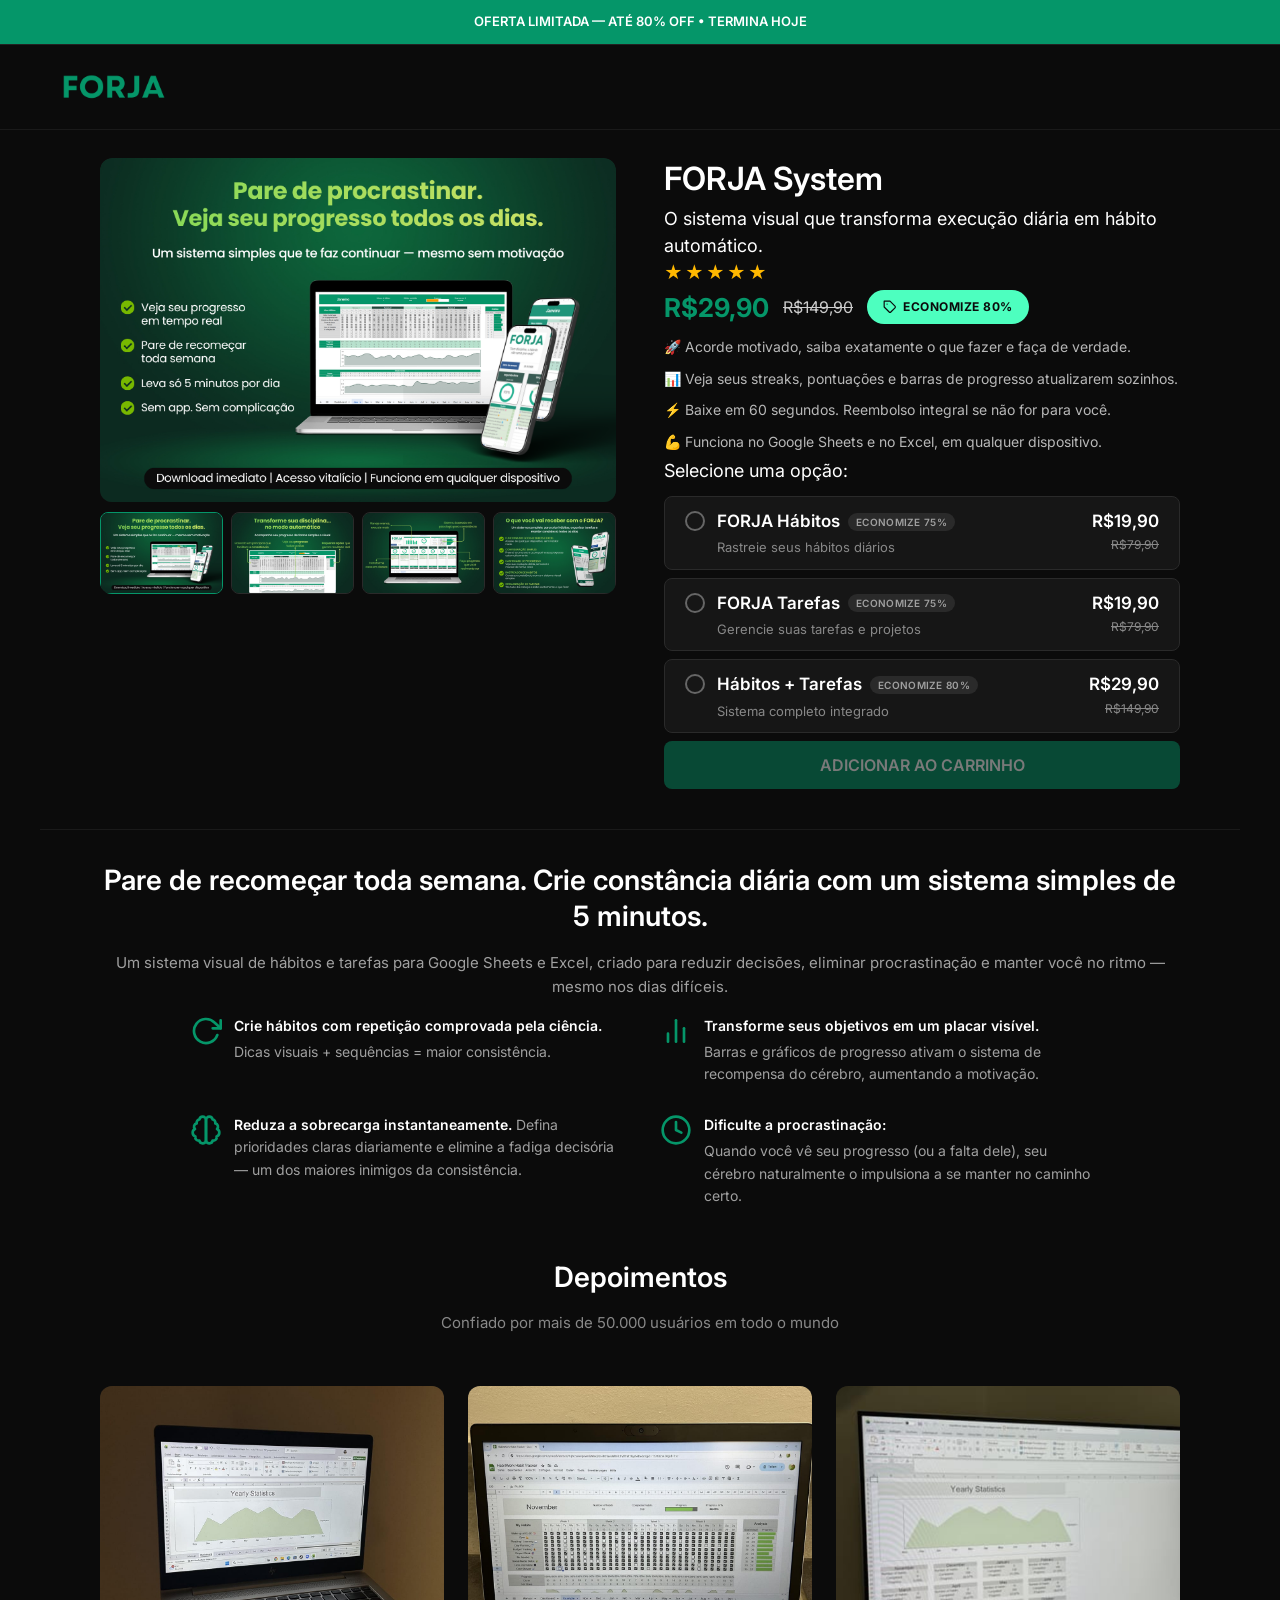
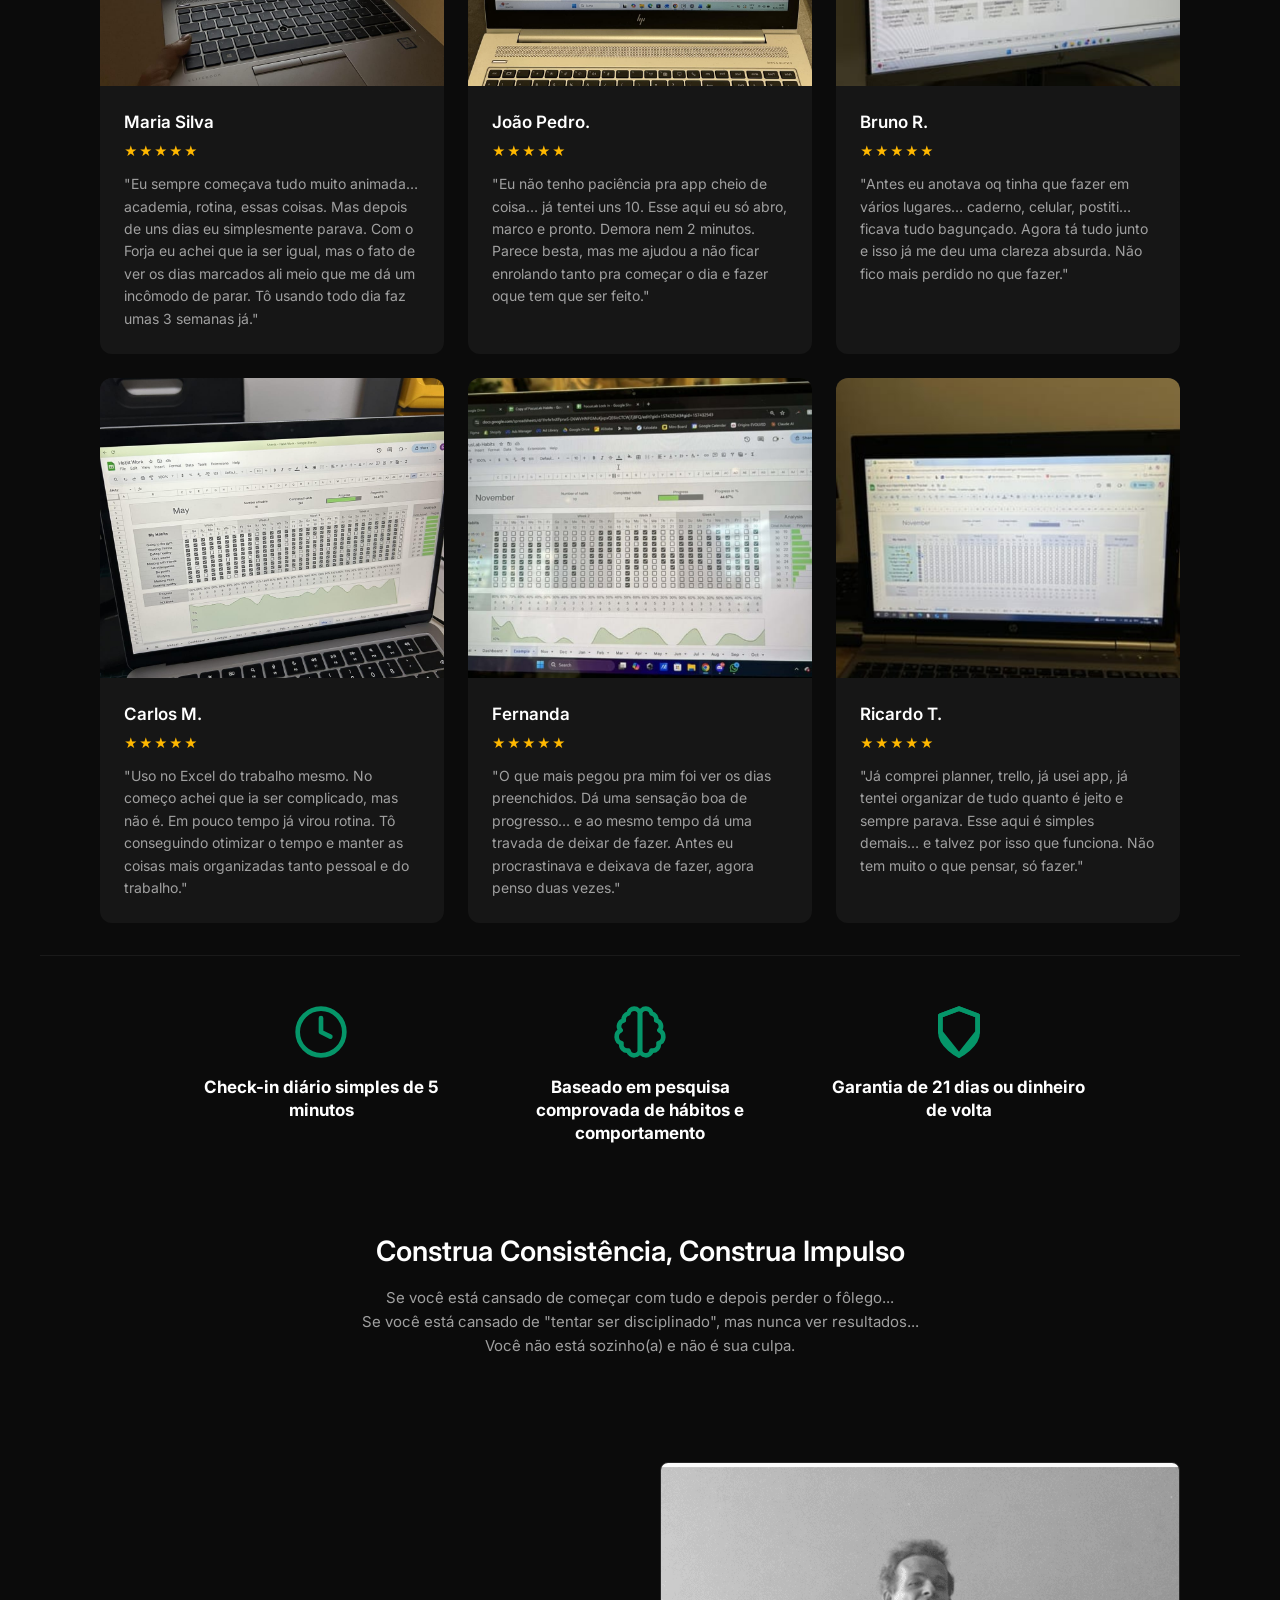
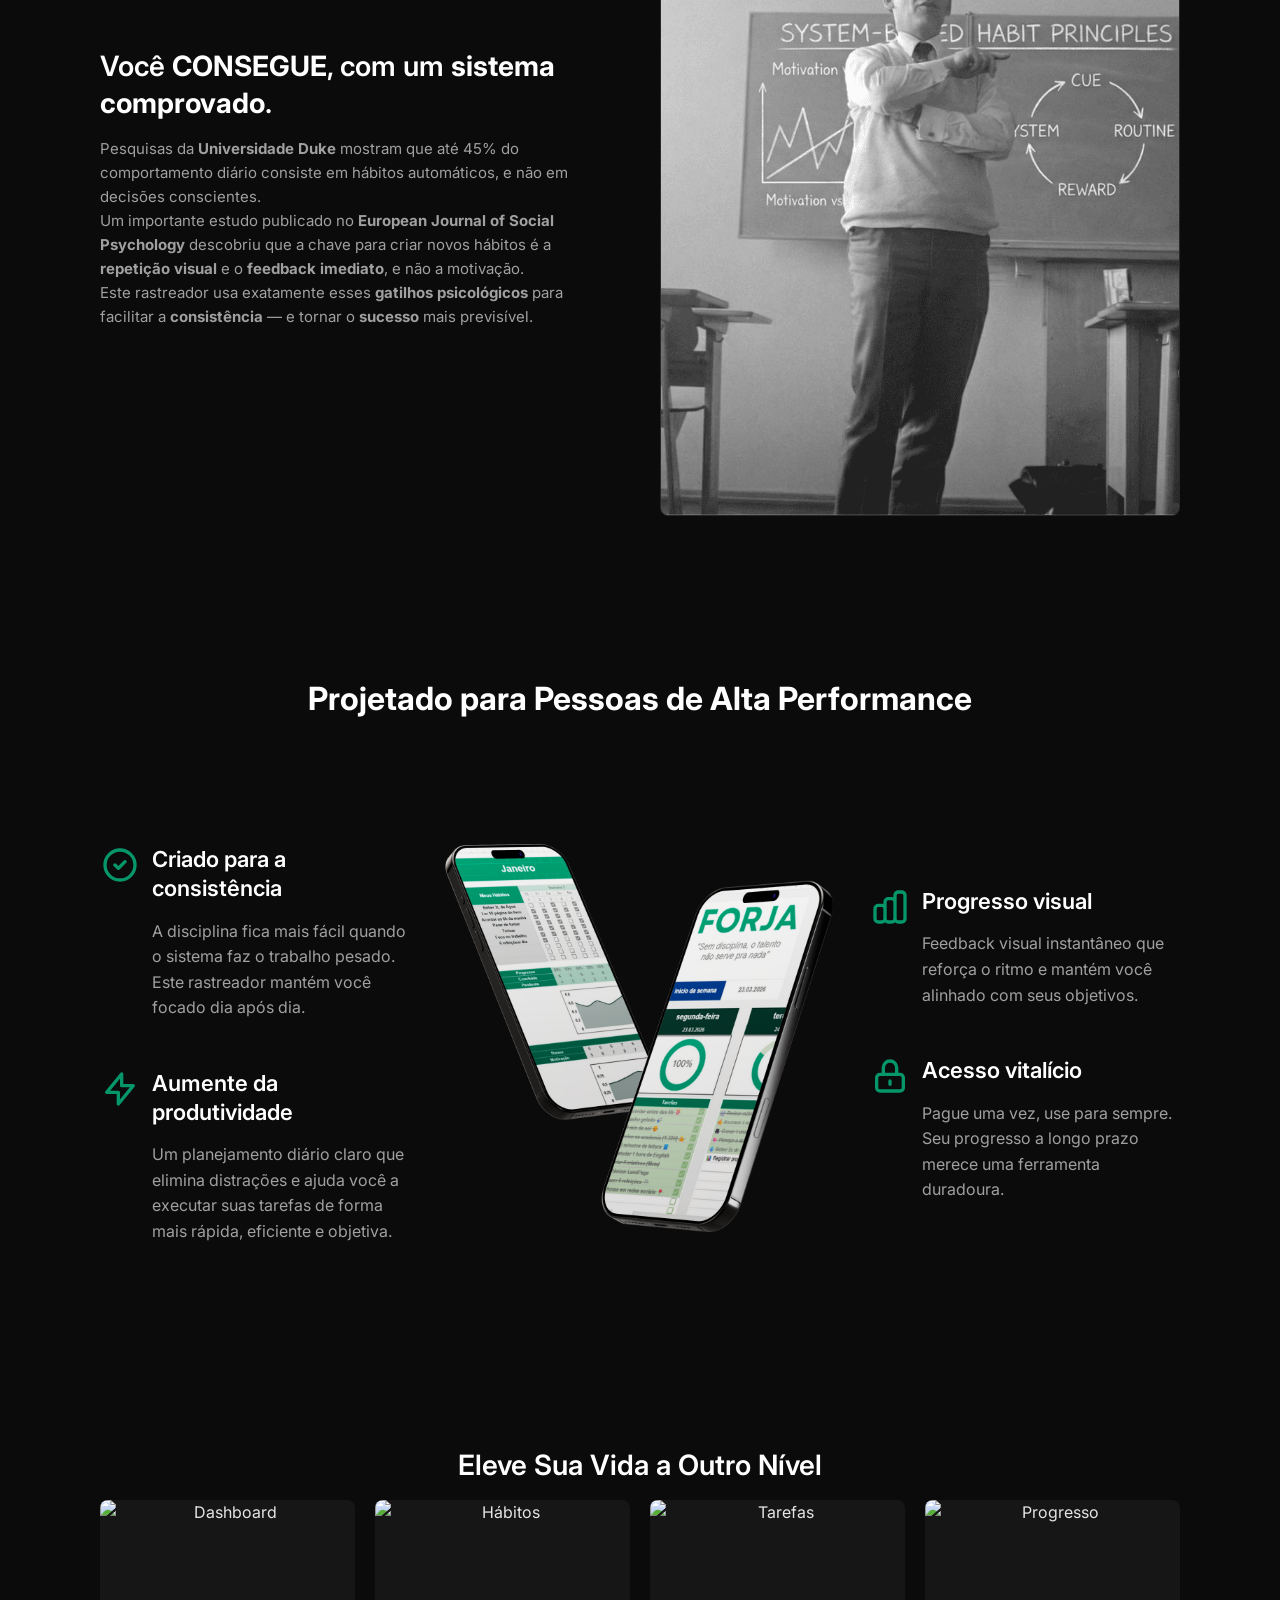
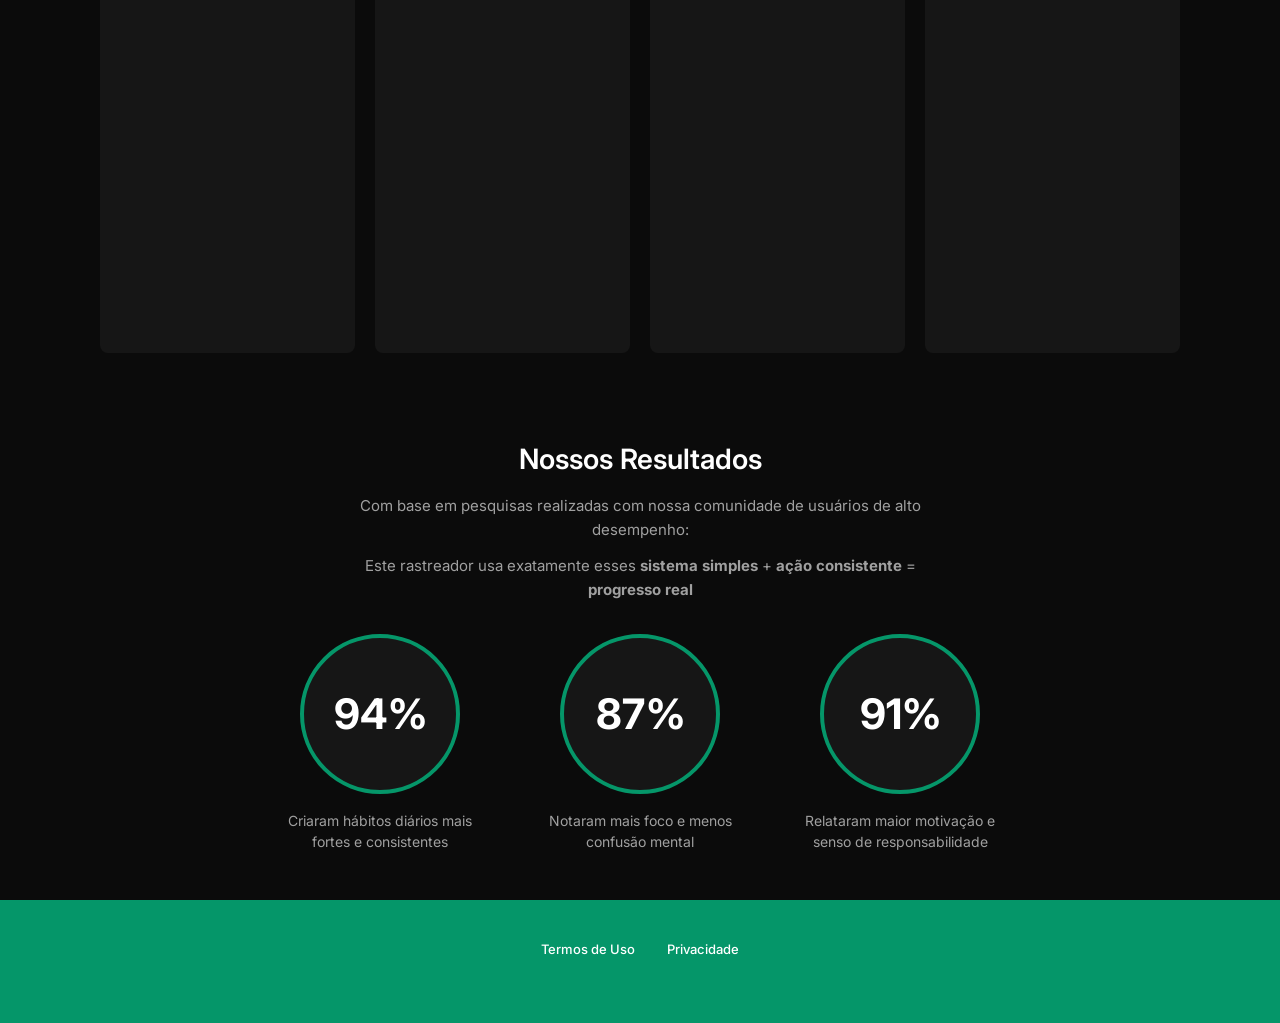
==== commit 7ddae511: "Update index.html" ====
--- a/index.html
+++ b/index.html
@@ -59,27 +59,27 @@
     </div>
 
     <header>
-        <img src="FORJA.png" alt="mindsetstack" class="logo">
+        <img src="img/FORJA.png" alt="forja" class="logo">
     </header>
 
     <div class="desktop-grid">
         <div class="product-hero">
             <div class="product-image-card">
                 <div class="hero-banner-main-wrap">
-                    <img id="hero-banner-main" class="hero-banner-main" src="banner-1.png" alt="Banner principal FORJA">
+                    <img id="hero-banner-main" class="hero-banner-main" src="img/banner-1.png" alt="Banner principal FORJA">
                 </div>
                 <div class="hero-banner-thumbs">
-                    <button type="button" class="hero-banner-thumb active" data-banner-src="banner-1.png" aria-label="Exibir banner 1">
-                        <img src="banner-1.png" alt="Miniatura banner 1">
+                    <button type="button" class="hero-banner-thumb active" data-banner-src="img/banner-1.png" aria-label="Exibir banner 1">
+                        <img src="img/banner-1.png" alt="Miniatura banner 1">
                     </button>
-                    <button type="button" class="hero-banner-thumb" data-banner-src="banner-2.png" aria-label="Exibir banner 2">
-                        <img src="banner-2.png" alt="Miniatura banner 2">
+                    <button type="button" class="hero-banner-thumb" data-banner-src="img/banner-2.png" aria-label="Exibir banner 2">
+                        <img src="img/banner-2.png" alt="Miniatura banner 2">
                     </button>
-                    <button type="button" class="hero-banner-thumb" data-banner-src="banner-3.png" aria-label="Exibir banner 3">
-                        <img src="banner-3.png" alt="Miniatura banner 3">
+                    <button type="button" class="hero-banner-thumb" data-banner-src="img/banner-3.png" aria-label="Exibir banner 3">
+                        <img src="img/banner-3.png" alt="Miniatura banner 3">
                     </button>
-                    <button type="button" class="hero-banner-thumb" data-banner-src="banner-4.png" aria-label="Exibir banner 4">
-                        <img src="banner-4.png" alt="Miniatura banner 4">
+                    <button type="button" class="hero-banner-thumb" data-banner-src="img/banner-4.png" aria-label="Exibir banner 4">
+                        <img src="img/banner-4.png" alt="Miniatura banner 4">
                     </button>
                 </div>
             </div>
@@ -252,7 +252,7 @@
         <div class="testimonial-grid">
     
             <div class="testimonial-card">
-                <img src="testimonial-1.png" alt="Depoimento Maria" class="testimonial-image">
+                <img src="img/testimonial-1.png" alt="Depoimento Maria" class="testimonial-image">
                 <div class="testimonial-content">
                     <div class="testimonial-name">Maria Silva</div>
                     <div class="testimonial-stars">★★★★★</div>
@@ -261,7 +261,7 @@
             </div>
     
             <div class="testimonial-card">
-                <img src="testimonial-2.png" alt="Depoimento João" class="testimonial-image">
+                <img src="img/testimonial-2.png" alt="Depoimento João" class="testimonial-image">
                 <div class="testimonial-content">
                     <div class="testimonial-name">João Pedro.</div>
                     <div class="testimonial-stars">★★★★★</div>
@@ -269,7 +269,7 @@
             </div>
     
             <div class="testimonial-card">
-                <img src="testimonial-3.png" alt="Depoimento Ana" class="testimonial-image">
+                <img src="img/testimonial-3.png" alt="Depoimento Ana" class="testimonial-image">
                 <div class="testimonial-content">
                     <div class="testimonial-name">Bruno R.</div>
                     <div class="testimonial-stars">★★★★★</div>
@@ -277,7 +277,7 @@
             </div>
     
             <div class="testimonial-card">
-                <img src="testimonial-4.png" alt="Depoimento Carlos" class="testimonial-image">
+                <img src="img/testimonial-4.png" alt="Depoimento Carlos" class="testimonial-image">
                 <div class="testimonial-content">
                     <div class="testimonial-name">Carlos M.</div>
                     <div class="testimonial-stars">★★★★★</div>
@@ -286,7 +286,7 @@
             </div>
     
             <div class="testimonial-card">
-                <img src="testimonial-5.png" alt="Depoimento Fernanda" class="testimonial-image">
+                <img src="img/testimonial-5.png" alt="Depoimento Fernanda" class="testimonial-image">
                 <div class="testimonial-content">
                     <div class="testimonial-name">Fernanda</div>
                     <div class="testimonial-stars">★★★★★</div>
@@ -294,7 +294,7 @@
             </div>
     
             <div class="testimonial-card">
-                <img src="testimonial-6.png" alt="Depoimento Ricardo" class="testimonial-image">
+                <img src="img/testimonial-6.png" alt="Depoimento Ricardo" class="testimonial-image">
                 <div class="testimonial-content">
                     <div class="testimonial-name">Ricardo T.</div>
                     <div class="testimonial-stars">★★★★★</div>
@@ -353,7 +353,7 @@
                 <p class="consistency-text">Este rastreador usa exatamente esses <strong>gatilhos psicológicos</strong> para facilitar a <strong>consistência</strong> — e tornar o <strong>sucesso</strong> mais previsível.</p>
             </div>
             <div class="image-text-img-wrap">
-                <img src="duke.png" alt="Princípios de hábitos baseados em sistema" class="image-text-img">
+                <img src="img/duke.png" alt="Princípios de hábitos baseados em sistema" class="image-text-img">
             </div>
         </div>
     </div>
@@ -387,7 +387,7 @@
             </div>
             <div class="performer-image-column">
                 <div class="performer-image-container">
-                    <img src="mockup-2.png" alt="Mockup do app FORJA em laptop e smartphone">
+                    <img src="img/mockup-2.png" alt="Mockup do app FORJA em laptop e smartphone">
                 </div>
             </div>
             <div class="performer-column performer-column-right">
@@ -421,16 +421,16 @@
         <h2 class="level-up-title">Eleve Sua Vida a Outro Nível</h2>
         <div class="gallery-grid">
             <div class="gallery-item">
-                <img src="Video_1f19d.gif" alt="Dashboard">
+                <img src="img/Video_1f19d.gif" alt="Dashboard">
             </div>
             <div class="gallery-item">
-                <img src="Video_2ba1b.gif" alt="Hábitos">
+                <img src="img/Video_2ba1b.gif" alt="Hábitos">
             </div>
             <div class="gallery-item">
-                <img src="Video_3d94b.gif" alt="Tarefas">
+                <img src="img/Video_3d94b.gif" alt="Tarefas">
             </div>
             <div class="gallery-item">
-                <img src="Video_3d94b.gif" alt="Progresso">
+                <img src="img/Video_3d94b.gif" alt="Progresso">
             </div>
         </div>
     </div>
@@ -464,7 +464,6 @@
 
     <footer>
         <div class="footer-links">
-            <a href="#">Política de Reembolso</a>
             <a href="#">Termos de Uso</a>
             <a href="#">Privacidade</a>
         </div>
@@ -569,4 +568,4 @@
         }
     </script>
 </body>
-</html>+</html>
--- a/style.css
+++ b/style.css
@@ -1,7 +1,17 @@
 /**
  * FORJA System — estilos principais
- * Extraído de index.html
+ * Arquivo externo (cache do navegador, HTML mais leve)
  */
+:root {
+    color-scheme: dark;
+    --color-bg: #0b0b0b;
+    --color-accent: #059669;
+    --color-surface: #161616;
+    --color-border: #1a1a1a;
+    --color-border-muted: #2a2a2a;
+    --color-text: #e5e5e5;
+    --color-text-muted: #a0a0a0;
+}
 
 * {
     margin: 0;
@@ -11,15 +21,15 @@
 
 body {
     font-family: 'Inter', -apple-system, BlinkMacSystemFont, sans-serif;
-    background: #0B0B0B;
-    color: #E5E5E5;
+    background: var(--color-bg);
+    color: var(--color-text);
     line-height: 1.5;
     -webkit-font-smoothing: antialiased;
     -moz-osx-font-smoothing: grayscale;
 }
 
 .top-bar {
-    background: #059669;
+    background: var(--color-accent);
     text-align: center;
     padding: 8px 16px;
     font-size: 11px;
@@ -33,8 +43,8 @@
     align-items: center;
     justify-content: space-between;
     padding: 16px 20px;
-    background: #0B0B0B;
-    border-bottom: 1px solid #1A1A1A;
+    background: var(--color-bg);
+    border-bottom: 1px solid var(--color-border);
     position: sticky;
     top: 0;
     z-index: 100;
@@ -71,7 +81,7 @@
     width: 100%;
     border-radius: 12px;
     overflow: hidden;
-    background: #161616;
+    background: var(--color-surface);
     aspect-ratio: 1536 / 1024;
 }
 
@@ -95,10 +105,10 @@
 }
 
 .hero-banner-thumb {
-    border: 1.5px solid #2A2A2A;
+    border: 1.5px solid var(--color-border-muted);
     border-radius: 8px;
     overflow: hidden;
-    background: #161616;
+    background: var(--color-surface);
     cursor: pointer;
     padding: 0;
     min-width: 0;
@@ -106,12 +116,12 @@
 }
 
 .hero-banner-thumb:hover {
-    border-color: #059669;
+    border-color: var(--color-accent);
     transform: translateY(-1px);
 }
 
 .hero-banner-thumb.active {
-    border-color: #059669;
+    border-color: var(--color-accent);
 }
 
 .hero-banner-thumb img {
@@ -149,7 +159,7 @@
 .price-current {
     font-size: 22px;
     font-weight: 700;
-    color: #059669;
+    color: var(--color-accent);
     line-height: 1.2;
 }
 
@@ -166,7 +176,7 @@
     align-items: center;
     gap: 6px;
     background: #4DFFBF;
-    color: #0B0B0B;
+    color: var(--color-bg);
     font-size: 11px;
     font-weight: 700;
     letter-spacing: 0.5px;
@@ -182,7 +192,7 @@
 
 .price {
     font-size: 13px;
-    color: #A0A0A0;
+    color: var(--color-text-muted);
     margin-bottom: 12px;
     font-weight: 400;
 }
@@ -229,8 +239,8 @@
     flex-direction: row;
     align-items: flex-start;
     gap: 12px;
-    background: #161616;
-    border: 1.5px solid #2A2A2A;
+    background: var(--color-surface);
+    border: 1.5px solid var(--color-border-muted);
     border-radius: 8px;
     padding: 16px 18px;
     margin-bottom: 10px;
@@ -239,12 +249,12 @@
 }
 
 .variant-option:hover {
-    border-color: #059669;
+    border-color: var(--color-accent);
     transform: translateY(-2px);
 }
 
 .variant-option.selected {
-    border-color: #059669;
+    border-color: var(--color-accent);
     background: #20473b;
 }
 
@@ -260,7 +270,7 @@
 }
 
 .variant-option.selected .variant-radio {
-    border-color: #059669;
+    border-color: var(--color-accent);
 }
 
 .variant-option.selected .variant-radio::after {
@@ -272,7 +282,7 @@
     width: 10px;
     height: 10px;
     border-radius: 50%;
-    background: #059669;
+    background: var(--color-accent);
 }
 
 .variant-option-body {
@@ -309,8 +319,8 @@
     font-size: 10px;
     font-weight: 600;
     letter-spacing: 0.3px;
-    color: #A0A0A0;
-    background: #2A2A2A;
+    color: var(--color-text-muted);
+    background: var(--color-border-muted);
     padding: 3px 8px;
     border-radius: 999px;
     line-height: 1.2;
@@ -347,7 +357,7 @@
 .add-to-cart {
     display: block;
     width: 100%;
-    background: #059669;
+    background: var(--color-accent);
     color: #FFFFFF;
     border: none;
     border-radius: 8px;
@@ -363,7 +373,7 @@
 }
 
 .add-to-cart:hover:not(.add-to-cart--off) {
-    background: #059669;
+    background: var(--color-accent);
     transform: translateY(-2px);
     box-shadow: 0 4px 12px rgba(58, 123, 213, 0.3);
 }
@@ -380,7 +390,7 @@
 
 .description-block {
     padding: 32px 20px;
-    border-top: 1px solid #1A1A1A;
+    border-top: 1px solid var(--color-border);
     text-align: center;
 }
 
@@ -414,7 +424,7 @@
     width: 28px;
     height: 28px;
     flex-shrink: 0;
-    color: #059669;
+    color: var(--color-accent);
 }
 
 .description-item-icon svg {
@@ -429,7 +439,7 @@
 
 .description-item-content p {
     font-size: 13px;
-    color: #A0A0A0;
+    color: var(--color-text-muted);
     line-height: 1.6;
     margin: 0 0 4px 0;
 }
@@ -445,7 +455,7 @@
 
 .description-lead {
     font-size: 13px;
-    color: #A0A0A0;
+    color: var(--color-text-muted);
     line-height: 1.6;
     margin-bottom: 16px;
 }
@@ -463,7 +473,7 @@
 
 .testimonial-section {
     padding: 32px 20px;
-    background: #0B0B0B;
+    background: var(--color-bg);
 }
 
 .testimonial-grid {
@@ -475,7 +485,7 @@
 .testimonial-card {
     display: flex;
     flex-direction: column;
-    background: #161616;
+    background: var(--color-surface);
     border-radius: 12px;
     overflow: hidden;
     transition: transform 0.3s ease;
@@ -511,14 +521,14 @@
 
 .testimonial-text {
     font-size: 13px;
-    color: #A0A0A0;
+    color: var(--color-text-muted);
     line-height: 1.6;
 }
 
 .simple-checkin-block {
     padding: 48px 20px;
-    border-top: 1px solid #1A1A1A;
-    background: #0B0B0B;
+    border-top: 1px solid var(--color-border);
+    background: var(--color-bg);
 }
 
 .checkin-features {
@@ -544,7 +554,7 @@
     width: 56px;
     height: 56px;
     margin-bottom: 16px;
-    color: #059669;
+    color: var(--color-accent);
 }
 
 .checkin-feature-icon svg {
@@ -589,7 +599,7 @@
 
 .consistency-text {
     font-size: 13px;
-    color: #A0A0A0;
+    color: var(--color-text-muted);
     line-height: 1.6;
     max-width: 340px;
     margin: 0 auto;
@@ -652,14 +662,14 @@
 
 .image-text-description {
     font-size: 13px;
-    color: #A0A0A0;
+    color: var(--color-text-muted);
     line-height: 1.6;
 }
 
 .high-performers-block {
     padding: 60px 20px;
     text-align: center;
-    background: #0B0B0B;
+    background: var(--color-bg);
 }
 
 .high-performers-title {
@@ -698,7 +708,7 @@
     width: 32px;
     height: 32px;
     flex-shrink: 0;
-    color: #059669;
+    color: var(--color-accent);
 }
 
 .performer-text {
@@ -716,7 +726,7 @@
 
 .performer-description {
     font-size: 14px;
-    color: #A0A0A0;
+    color: var(--color-text-muted);
     line-height: 1.6;
 }
 
@@ -763,7 +773,7 @@
 }
 
 .gallery-item {
-    background: #161616;
+    background: var(--color-surface);
     border-radius: 8px;
     overflow: hidden;
     transition: transform 0.3s ease;
@@ -784,7 +794,7 @@
 .results-block {
     padding: 48px 20px;
     text-align: center;
-    background: #0B0B0B;
+    background: var(--color-bg);
 }
 
 .results-title {
@@ -819,18 +829,18 @@
     width: 120px;
     height: 120px;
     border-radius: 50%;
-    border: 3px solid #059669;
+    border: 3px solid var(--color-accent);
     display: flex;
     align-items: center;
     justify-content: center;
     margin: 0 auto 16px;
-    background: #161616;
+    background: var(--color-surface);
     transition: all 0.3s ease;
 }
 
 .result-item:hover .result-circle {
     transform: scale(1.1);
-    border-color: #059669;
+    border-color: var(--color-accent);
     box-shadow: 0 0 20px rgba(58, 123, 213, 0.4);
 }
 
@@ -842,12 +852,12 @@
 
 .result-text {
     font-size: 13px;
-    color: #A0A0A0;
+    color: var(--color-text-muted);
     line-height: 1.5;
 }
 
 footer {
-    background: #059669;
+    background: var(--color-accent);
     padding: 32px 20px;
     text-align: center;
 }
@@ -905,11 +915,6 @@
         padding-top: 40px;
     }
 
-    .hero-banner-main-wrap,
-    .hero-banner-thumbs {
-        max-width: 100%;
-    }
-
     .hero-banner-thumbs {
         gap: 8px;
     }
@@ -1047,19 +1052,14 @@
         padding: 0;
     }
 
-    .product-image-card {
-        margin-bottom: 16px;
-    }
-
-    .hero-banner-main-wrap,
-    .hero-banner-thumbs {
-        max-width: 100%;
-    }
-
-    .product-title {
-        font-size: 32px;
-        margin-bottom: 6px;
-    }
+            .product-image-card {
+                margin-bottom: 16px;
+            }
+
+            .product-title {
+                font-size: 32px;
+                margin-bottom: 6px;
+            }
 
     .stars {
         font-size: 18px;
@@ -1332,19 +1332,14 @@
 
 /* LARGE DESKTOP (1440px+) */
 @media (min-width: 1440px) {
-    .desktop-grid {
-        gap: 80px;
-        padding: 80px 80px 60px;
-    }
-
-    .hero-banner-main-wrap,
-    .hero-banner-thumbs {
-        max-width: 100%;
-    }
-
-    .product-title {
-        font-size: 36px;
-    }
+            .desktop-grid {
+                gap: 80px;
+                padding: 80px 80px 60px;
+            }
+
+            .product-title {
+                font-size: 36px;
+            }
 
     .description-block,
     .simple-checkin-block,
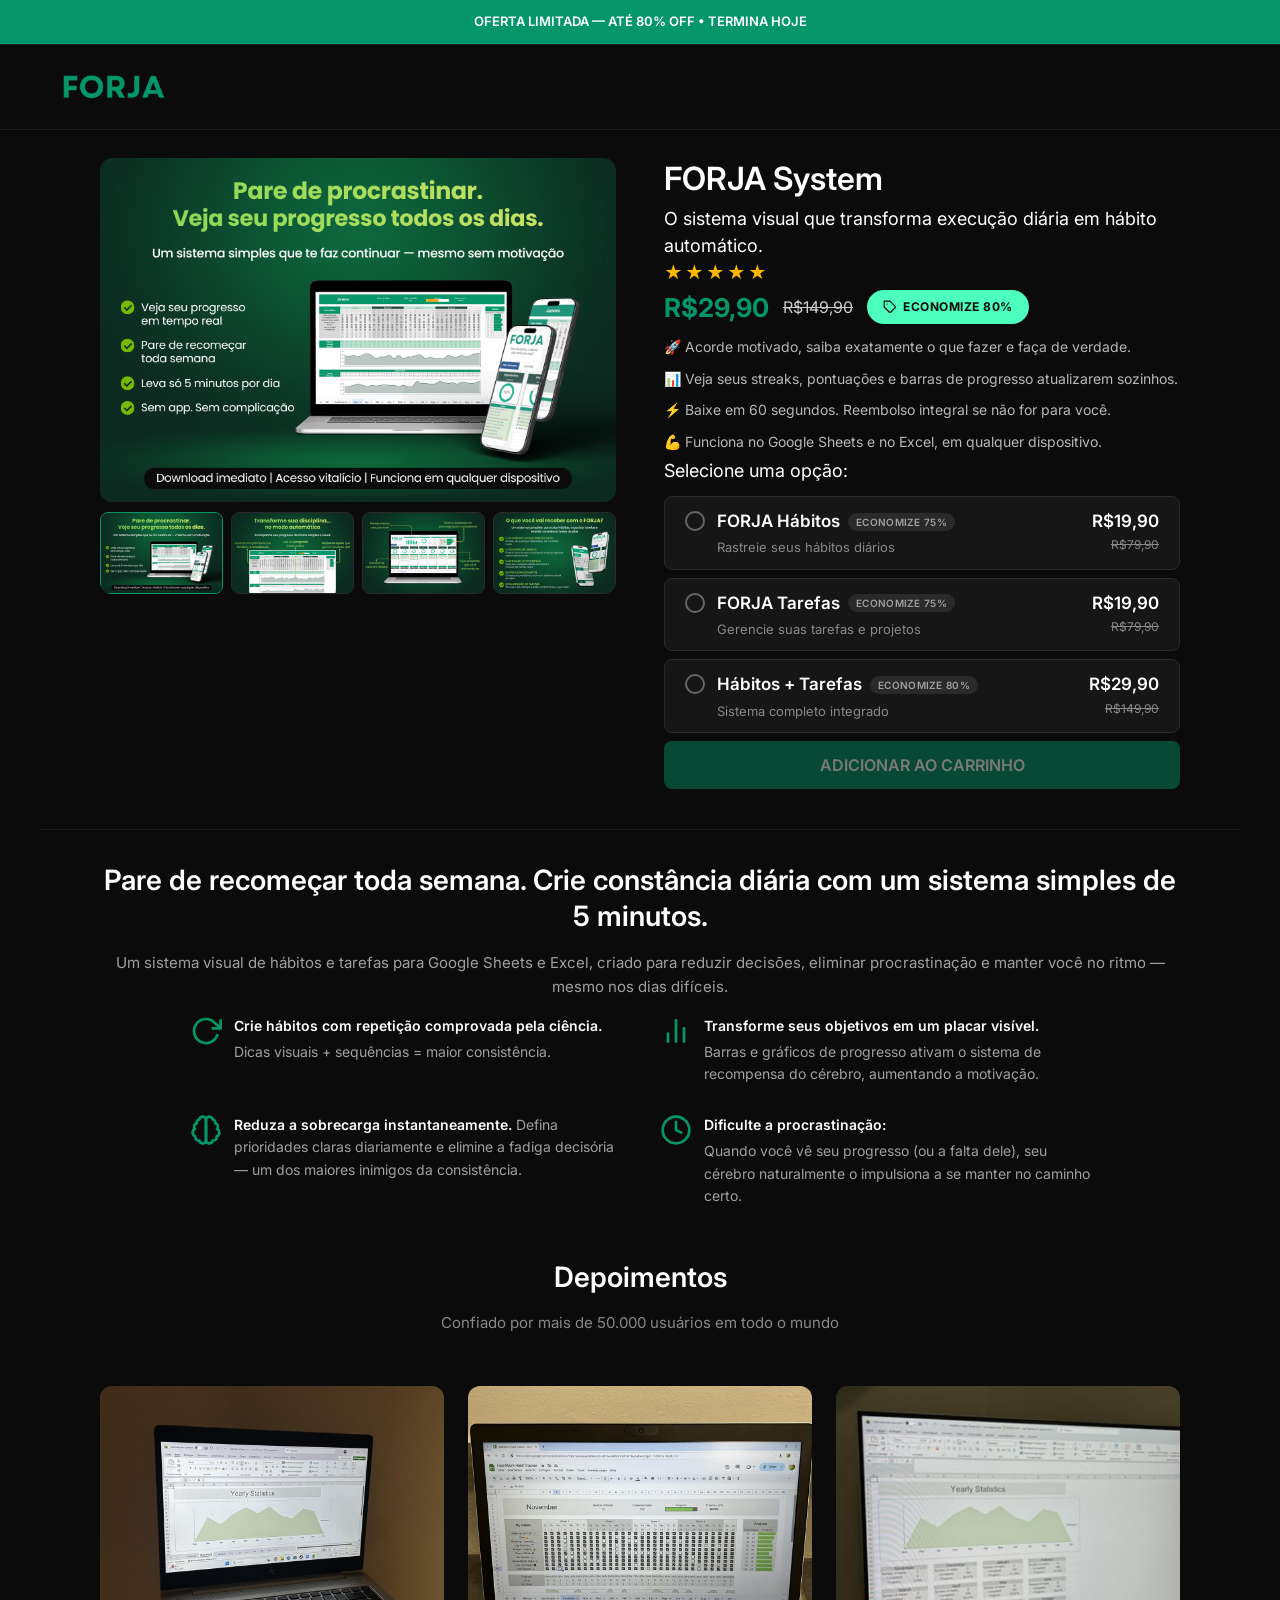
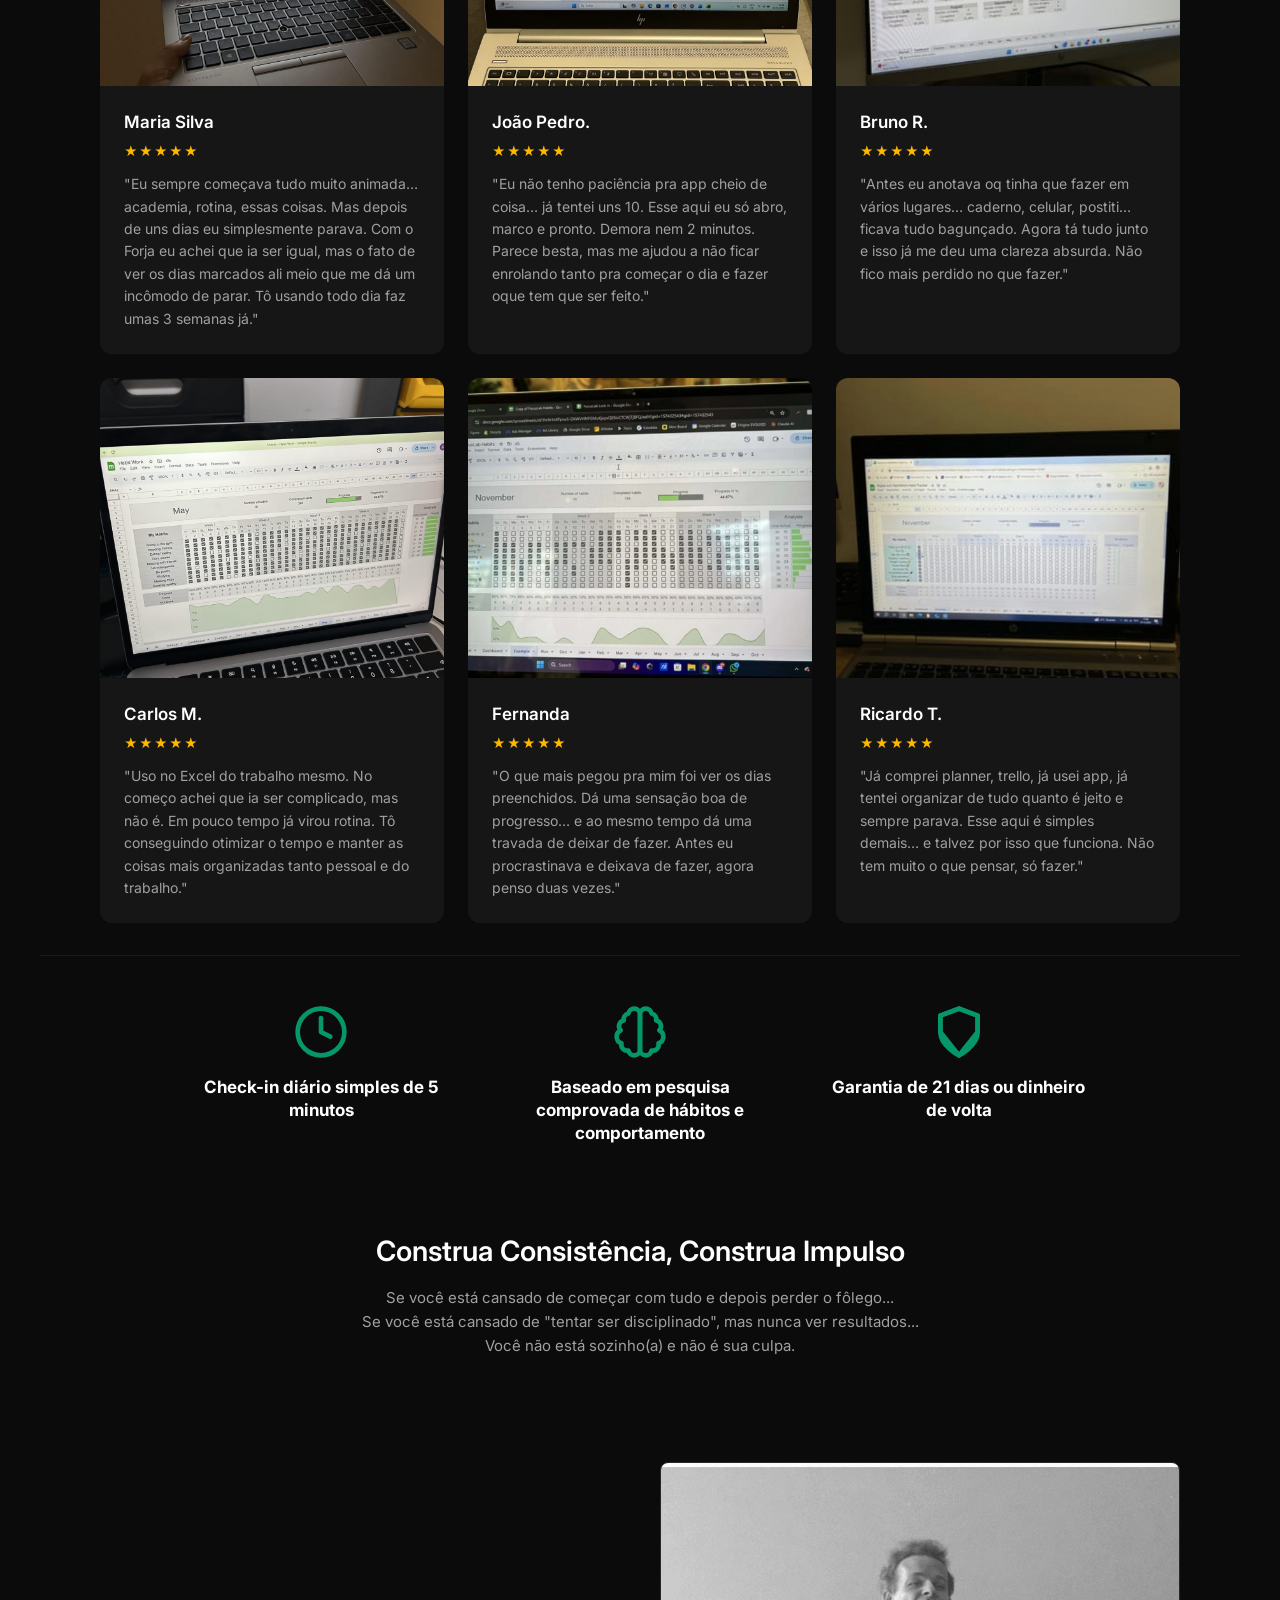
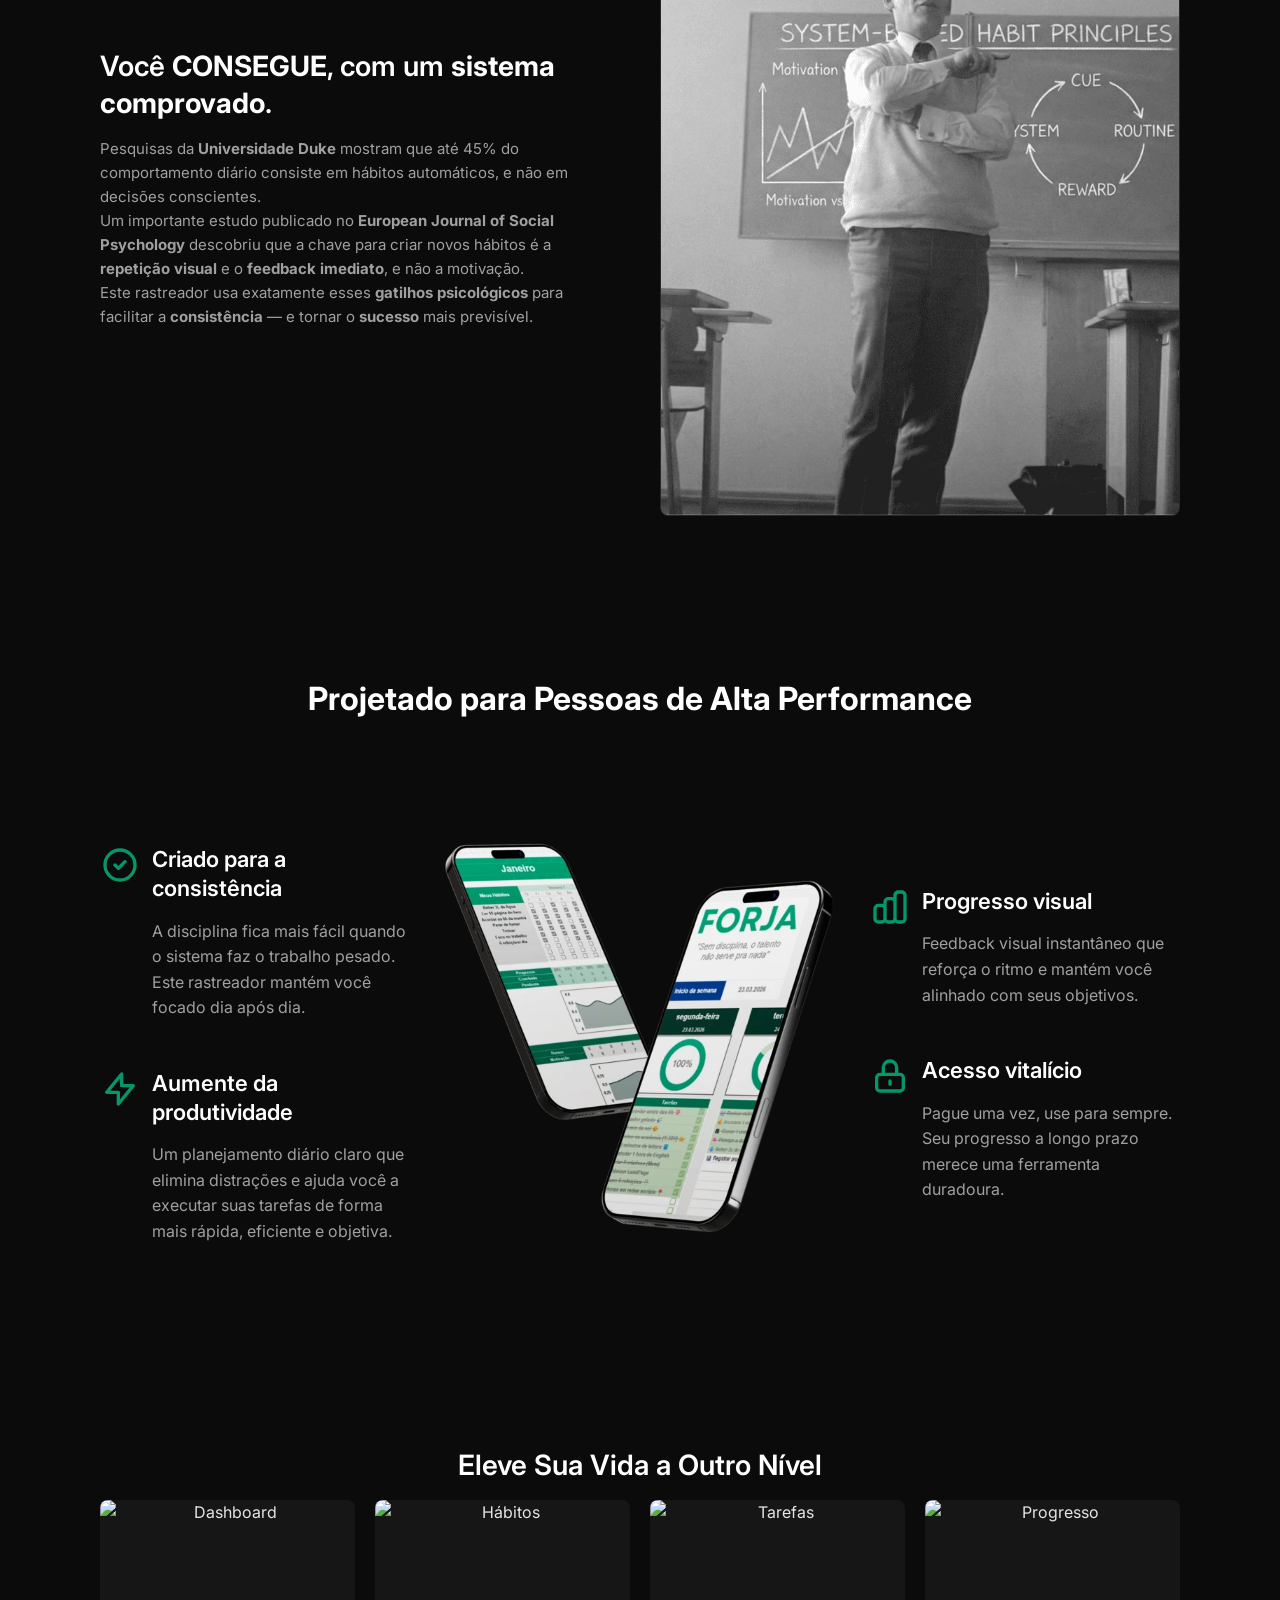
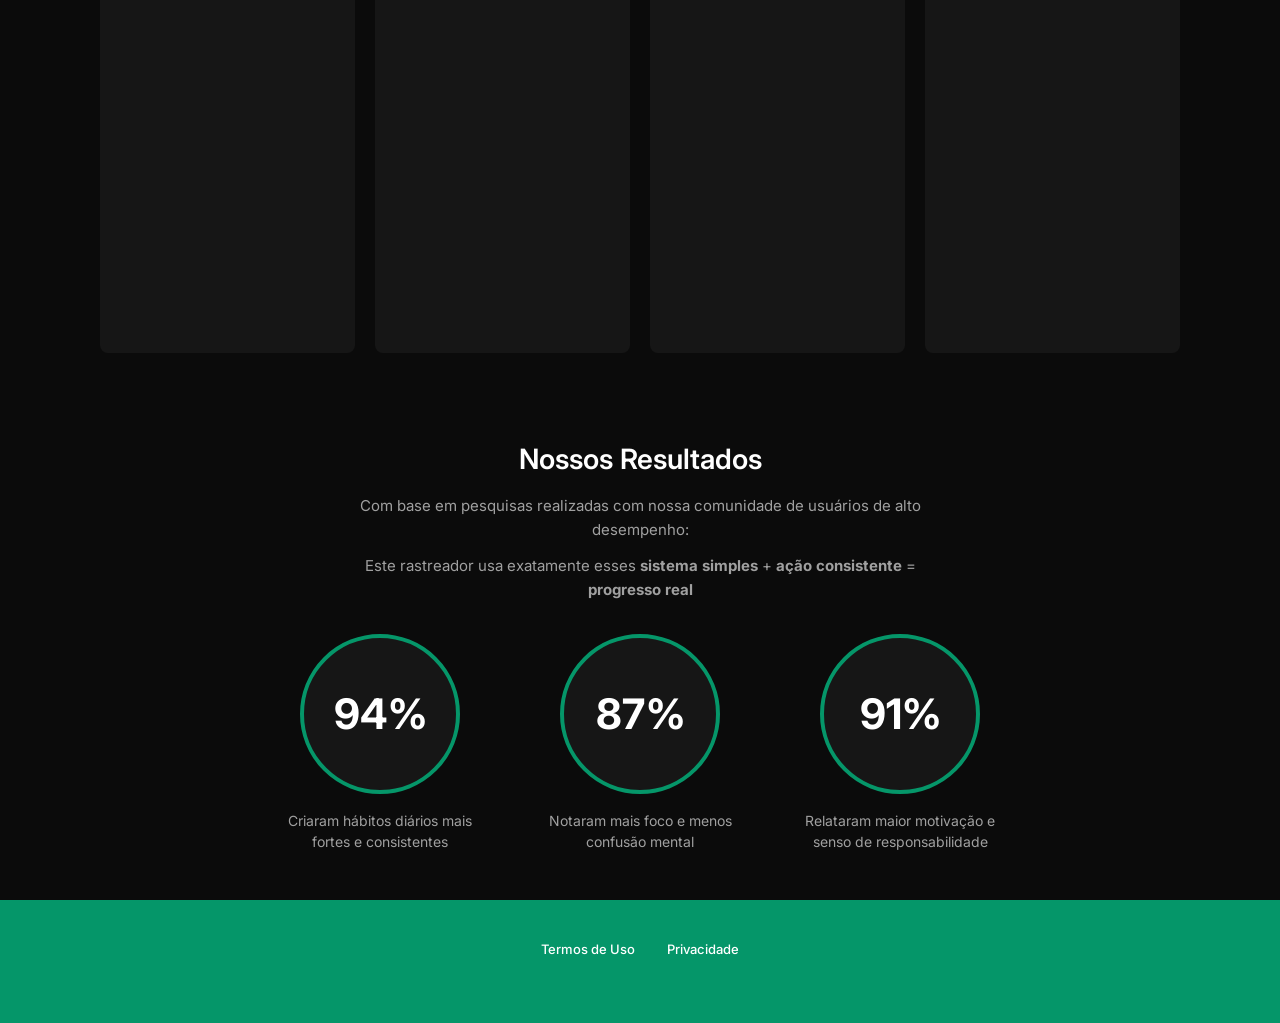
==== commit aee4a14c: "Update index.html" ====
--- a/index.html
+++ b/index.html
@@ -59,27 +59,27 @@
     </div>
 
     <header>
-        <img src="img/FORJA.png" alt="forja" class="logo">
+        <img src="img/FORJA.webp" alt="forja" class="logo">
     </header>
 
     <div class="desktop-grid">
         <div class="product-hero">
             <div class="product-image-card">
                 <div class="hero-banner-main-wrap">
-                    <img id="hero-banner-main" class="hero-banner-main" src="img/banner-1.png" alt="Banner principal FORJA">
+                    <img id="hero-banner-main" class="hero-banner-main" src="img/banner-1.webp" alt="Banner principal FORJA">
                 </div>
                 <div class="hero-banner-thumbs">
-                    <button type="button" class="hero-banner-thumb active" data-banner-src="img/banner-1.png" aria-label="Exibir banner 1">
-                        <img src="img/banner-1.png" alt="Miniatura banner 1">
+                    <button type="button" class="hero-banner-thumb active" data-banner-src="img/banner-1.webp" aria-label="Exibir banner 1">
+                        <img src="img/banner-1.webp" alt="Miniatura banner 1">
                     </button>
-                    <button type="button" class="hero-banner-thumb" data-banner-src="img/banner-2.png" aria-label="Exibir banner 2">
-                        <img src="img/banner-2.png" alt="Miniatura banner 2">
+                    <button type="button" class="hero-banner-thumb" data-banner-src="img/banner-2.webp" aria-label="Exibir banner 2">
+                        <img src="img/banner-2.webp" alt="Miniatura banner 2">
                     </button>
-                    <button type="button" class="hero-banner-thumb" data-banner-src="img/banner-3.png" aria-label="Exibir banner 3">
-                        <img src="img/banner-3.png" alt="Miniatura banner 3">
+                    <button type="button" class="hero-banner-thumb" data-banner-src="img/banner-3.webp" aria-label="Exibir banner 3">
+                        <img src="img/banner-3.webp" alt="Miniatura banner 3">
                     </button>
-                    <button type="button" class="hero-banner-thumb" data-banner-src="img/banner-4.png" aria-label="Exibir banner 4">
-                        <img src="img/banner-4.png" alt="Miniatura banner 4">
+                    <button type="button" class="hero-banner-thumb" data-banner-src="img/banner-4.webp" aria-label="Exibir banner 4">
+                        <img src="img/banner-4.webp" alt="Miniatura banner 4">
                     </button>
                 </div>
             </div>
@@ -252,7 +252,7 @@
         <div class="testimonial-grid">
     
             <div class="testimonial-card">
-                <img src="img/testimonial-1.png" alt="Depoimento Maria" class="testimonial-image">
+                <img src="img/testimonial-1.webp" alt="Depoimento Maria" class="testimonial-image">
                 <div class="testimonial-content">
                     <div class="testimonial-name">Maria Silva</div>
                     <div class="testimonial-stars">★★★★★</div>
@@ -261,7 +261,7 @@
             </div>
     
             <div class="testimonial-card">
-                <img src="img/testimonial-2.png" alt="Depoimento João" class="testimonial-image">
+                <img src="img/testimonial-2.webp" alt="Depoimento João" class="testimonial-image">
                 <div class="testimonial-content">
                     <div class="testimonial-name">João Pedro.</div>
                     <div class="testimonial-stars">★★★★★</div>
@@ -269,7 +269,7 @@
             </div>
     
             <div class="testimonial-card">
-                <img src="img/testimonial-3.png" alt="Depoimento Ana" class="testimonial-image">
+                <img src="img/testimonial-3.webp" alt="Depoimento Ana" class="testimonial-image">
                 <div class="testimonial-content">
                     <div class="testimonial-name">Bruno R.</div>
                     <div class="testimonial-stars">★★★★★</div>
@@ -277,7 +277,7 @@
             </div>
     
             <div class="testimonial-card">
-                <img src="img/testimonial-4.png" alt="Depoimento Carlos" class="testimonial-image">
+                <img src="img/testimonial-4.webp" alt="Depoimento Carlos" class="testimonial-image">
                 <div class="testimonial-content">
                     <div class="testimonial-name">Carlos M.</div>
                     <div class="testimonial-stars">★★★★★</div>
@@ -286,7 +286,7 @@
             </div>
     
             <div class="testimonial-card">
-                <img src="img/testimonial-5.png" alt="Depoimento Fernanda" class="testimonial-image">
+                <img src="img/testimonial-5.webp" alt="Depoimento Fernanda" class="testimonial-image">
                 <div class="testimonial-content">
                     <div class="testimonial-name">Fernanda</div>
                     <div class="testimonial-stars">★★★★★</div>
@@ -294,7 +294,7 @@
             </div>
     
             <div class="testimonial-card">
-                <img src="img/testimonial-6.png" alt="Depoimento Ricardo" class="testimonial-image">
+                <img src="img/testimonial-6.webp" alt="Depoimento Ricardo" class="testimonial-image">
                 <div class="testimonial-content">
                     <div class="testimonial-name">Ricardo T.</div>
                     <div class="testimonial-stars">★★★★★</div>
@@ -353,7 +353,7 @@
                 <p class="consistency-text">Este rastreador usa exatamente esses <strong>gatilhos psicológicos</strong> para facilitar a <strong>consistência</strong> — e tornar o <strong>sucesso</strong> mais previsível.</p>
             </div>
             <div class="image-text-img-wrap">
-                <img src="img/duke.png" alt="Princípios de hábitos baseados em sistema" class="image-text-img">
+                <img src="img/duke.webp" alt="Princípios de hábitos baseados em sistema" class="image-text-img">
             </div>
         </div>
     </div>
@@ -387,7 +387,7 @@
             </div>
             <div class="performer-image-column">
                 <div class="performer-image-container">
-                    <img src="img/mockup-2.png" alt="Mockup do app FORJA em laptop e smartphone">
+                    <img src="img/mockup-2.webp" alt="Mockup do app FORJA em laptop e smartphone">
                 </div>
             </div>
             <div class="performer-column performer-column-right">
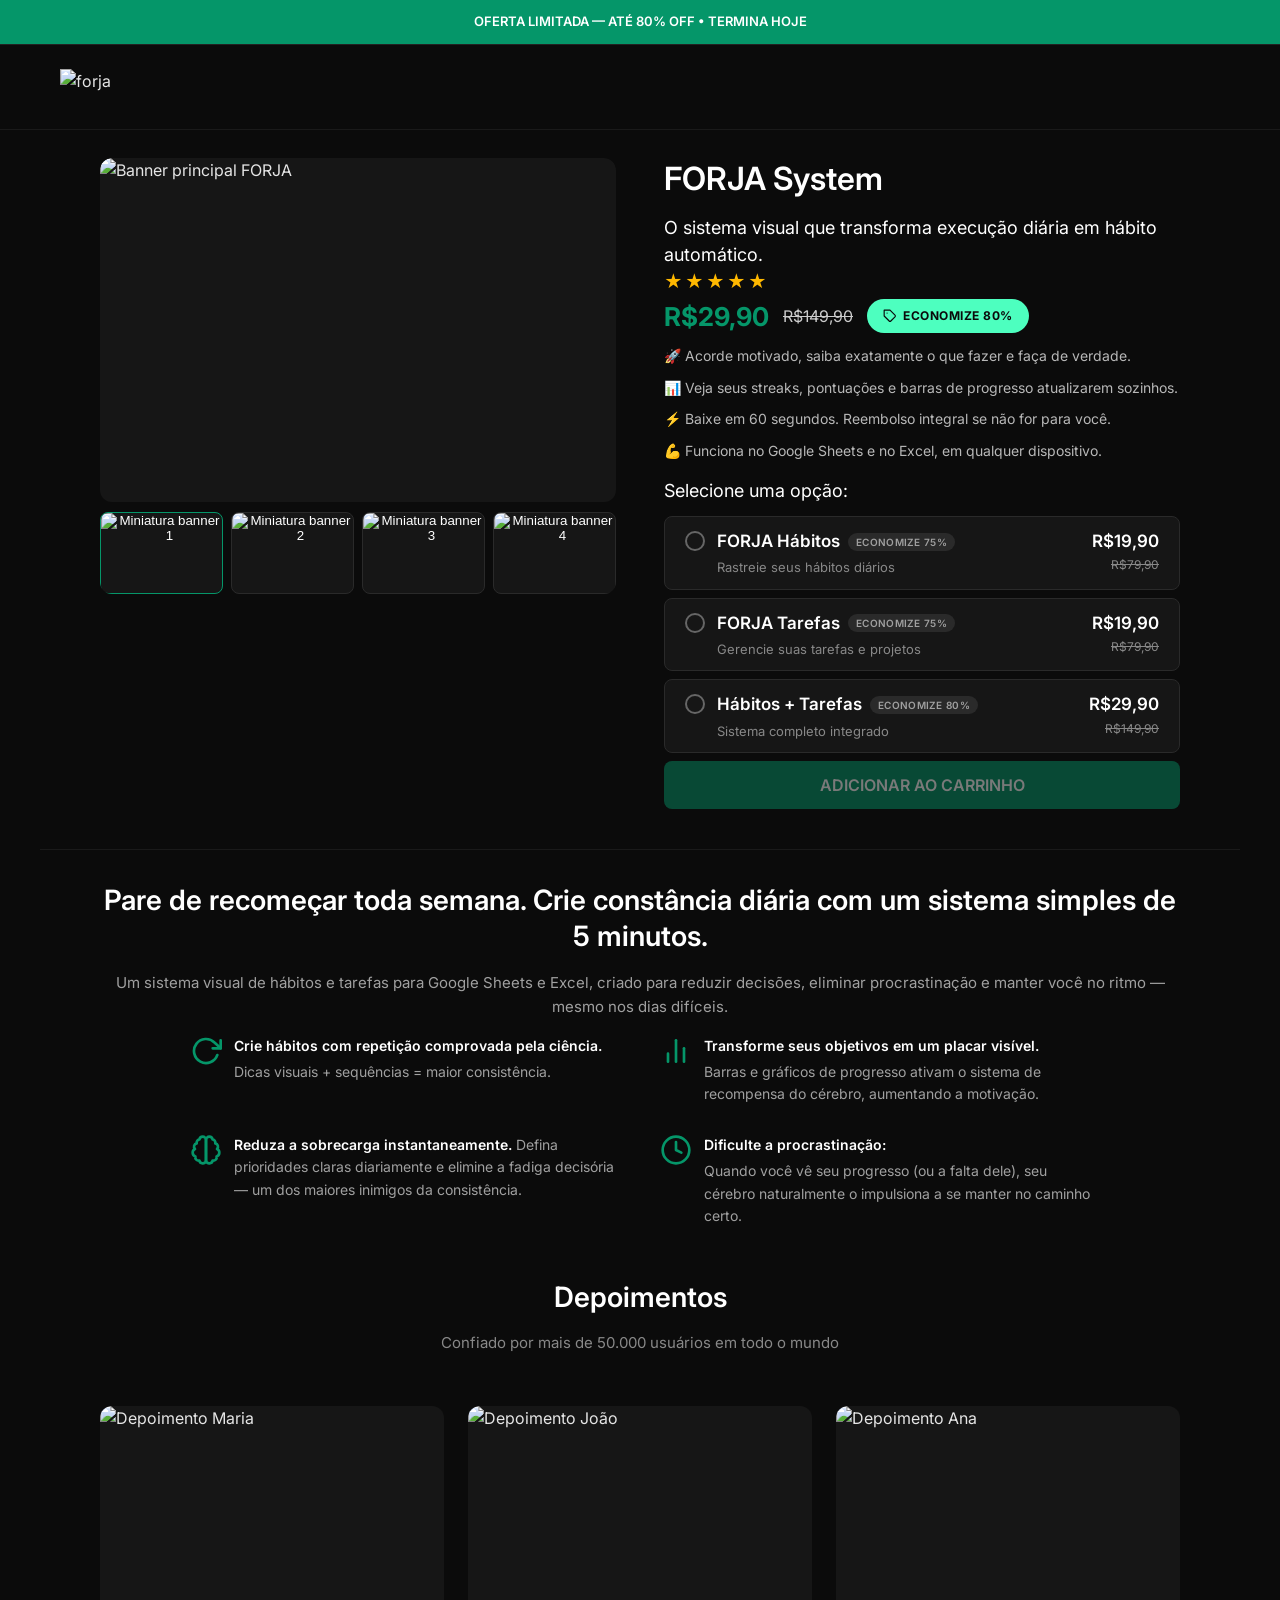
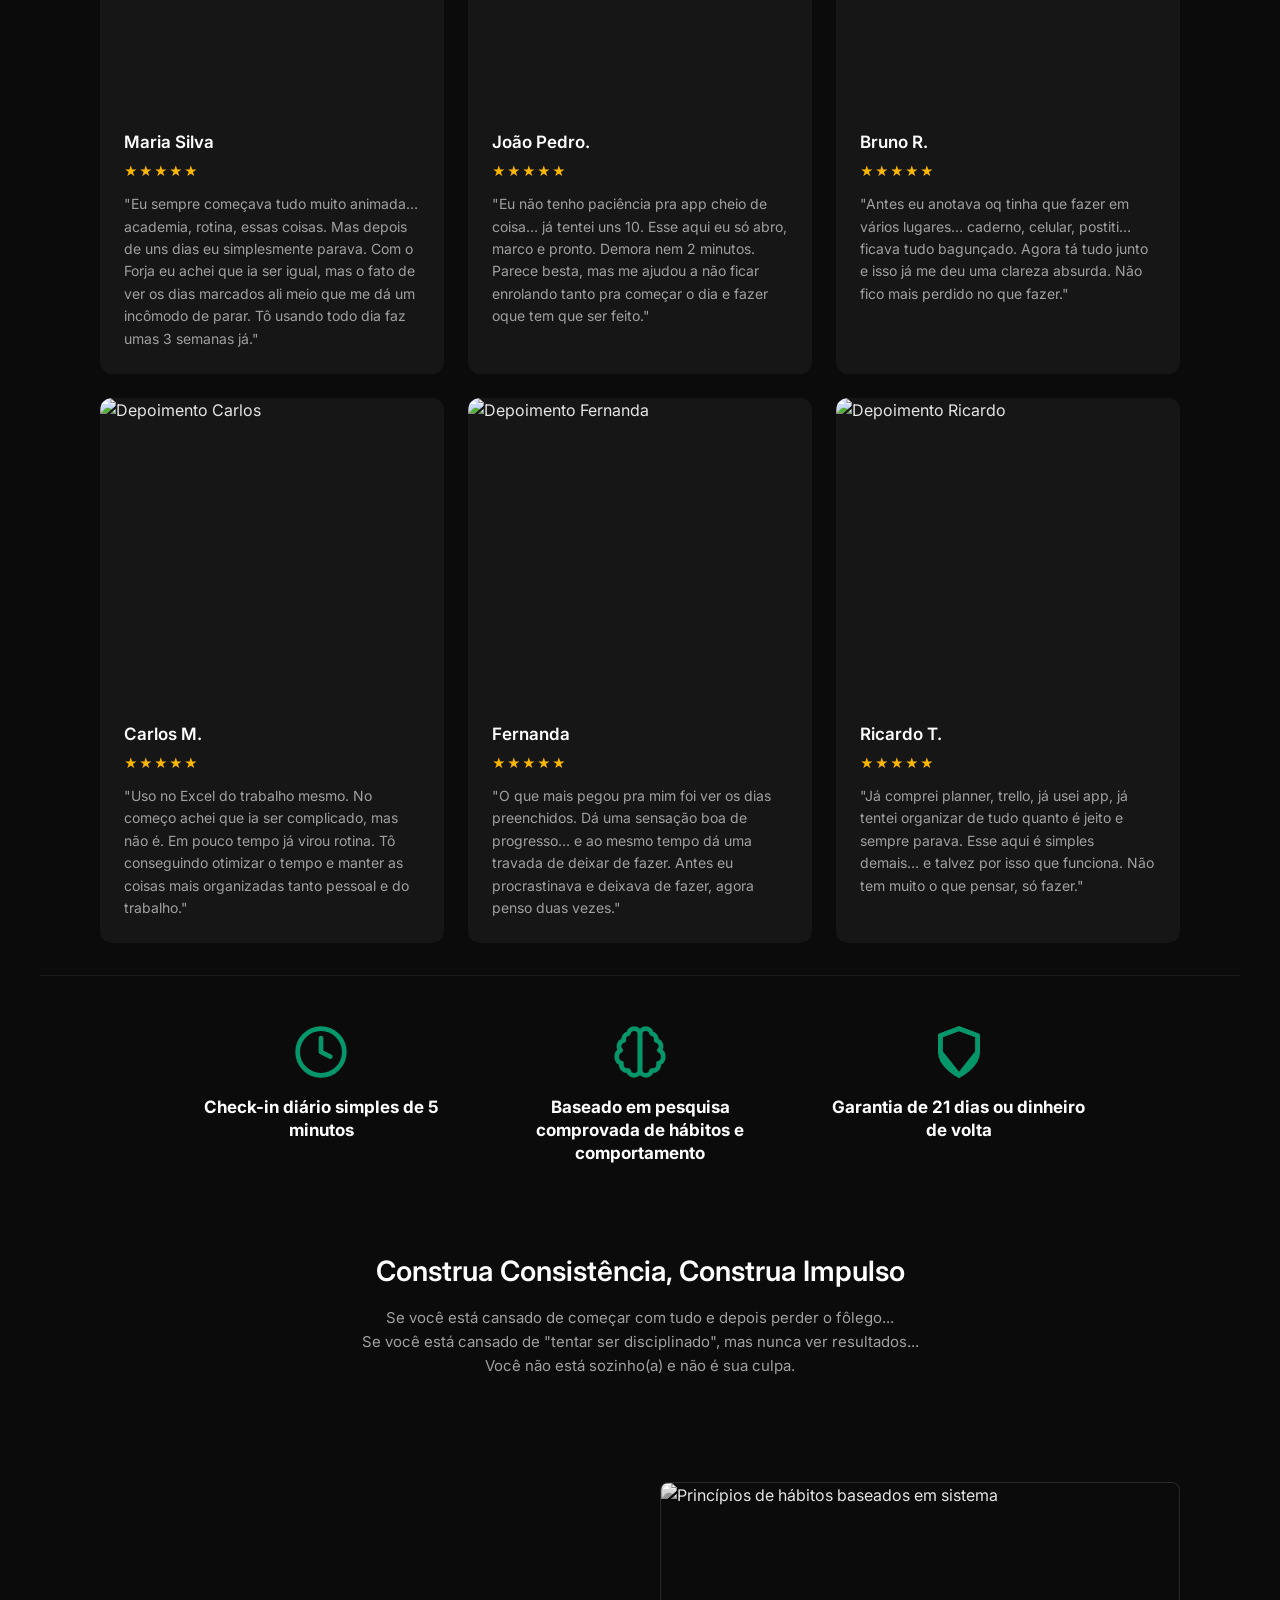
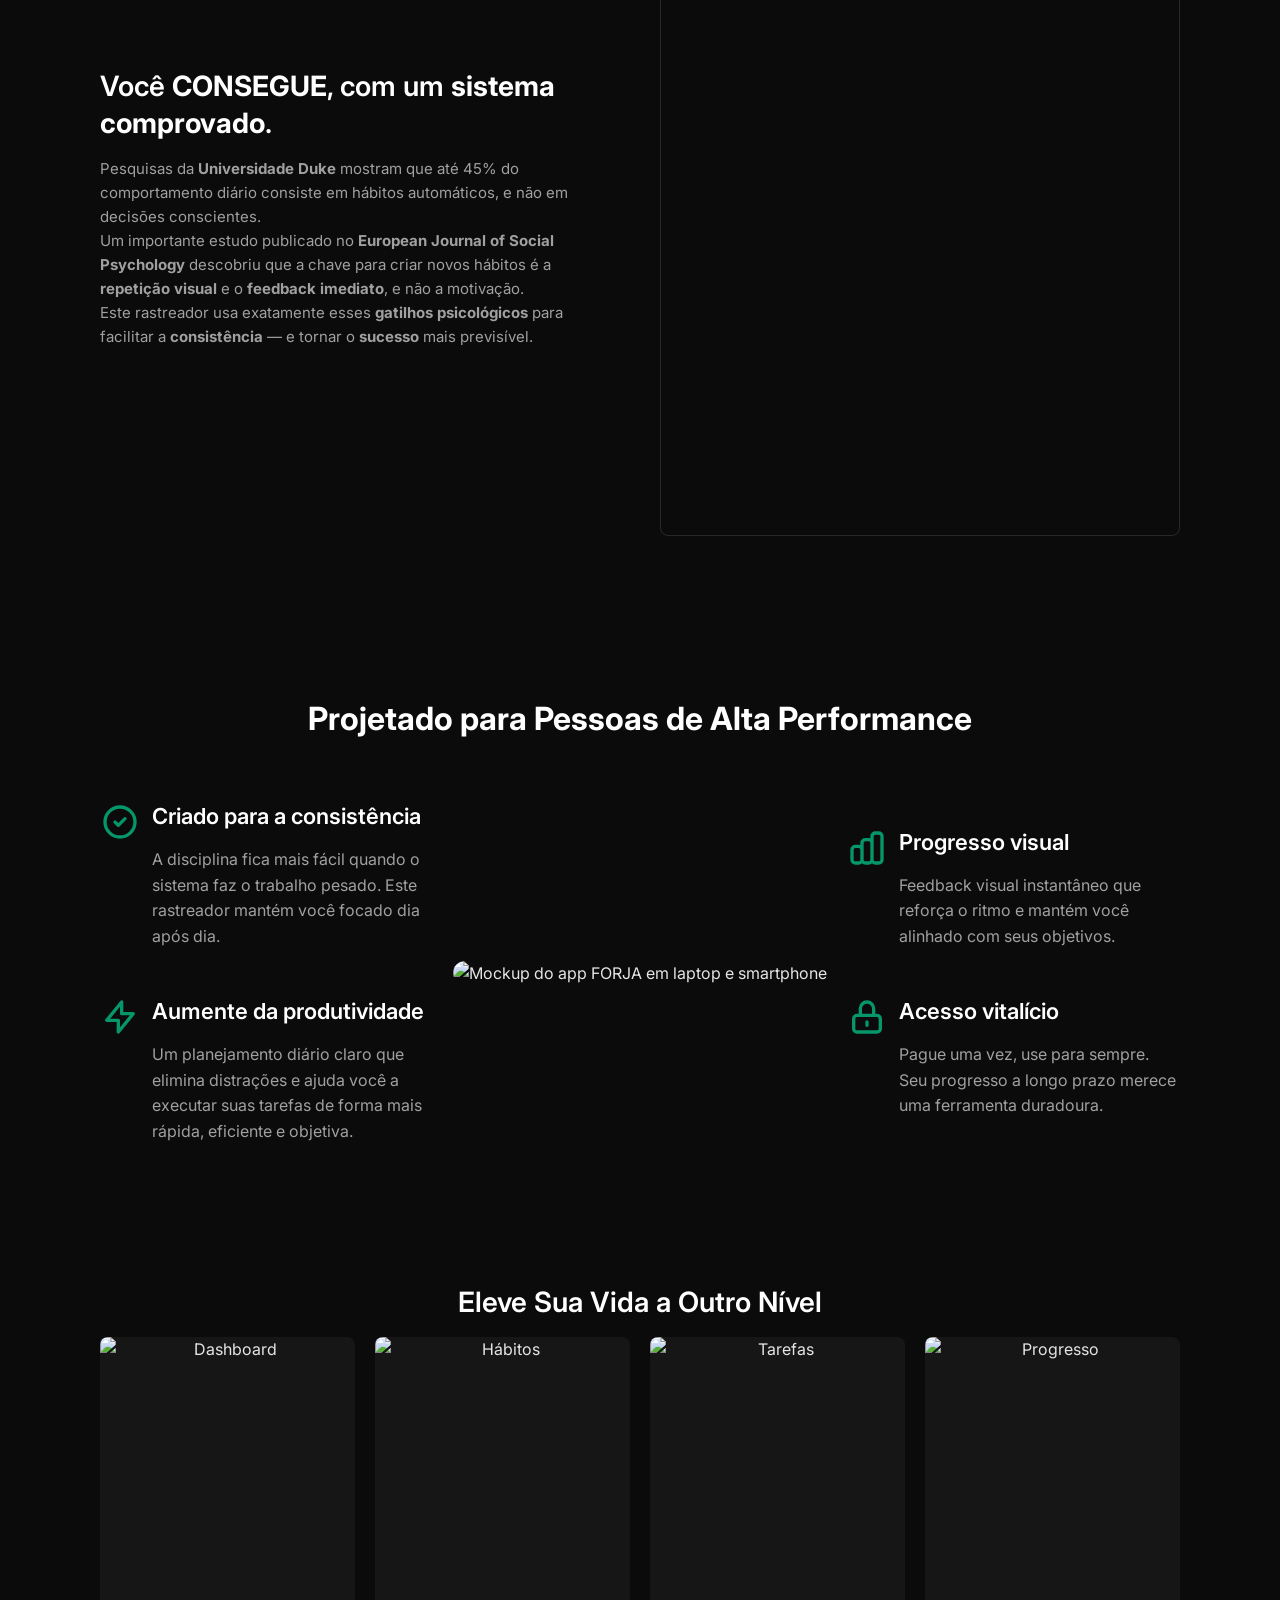
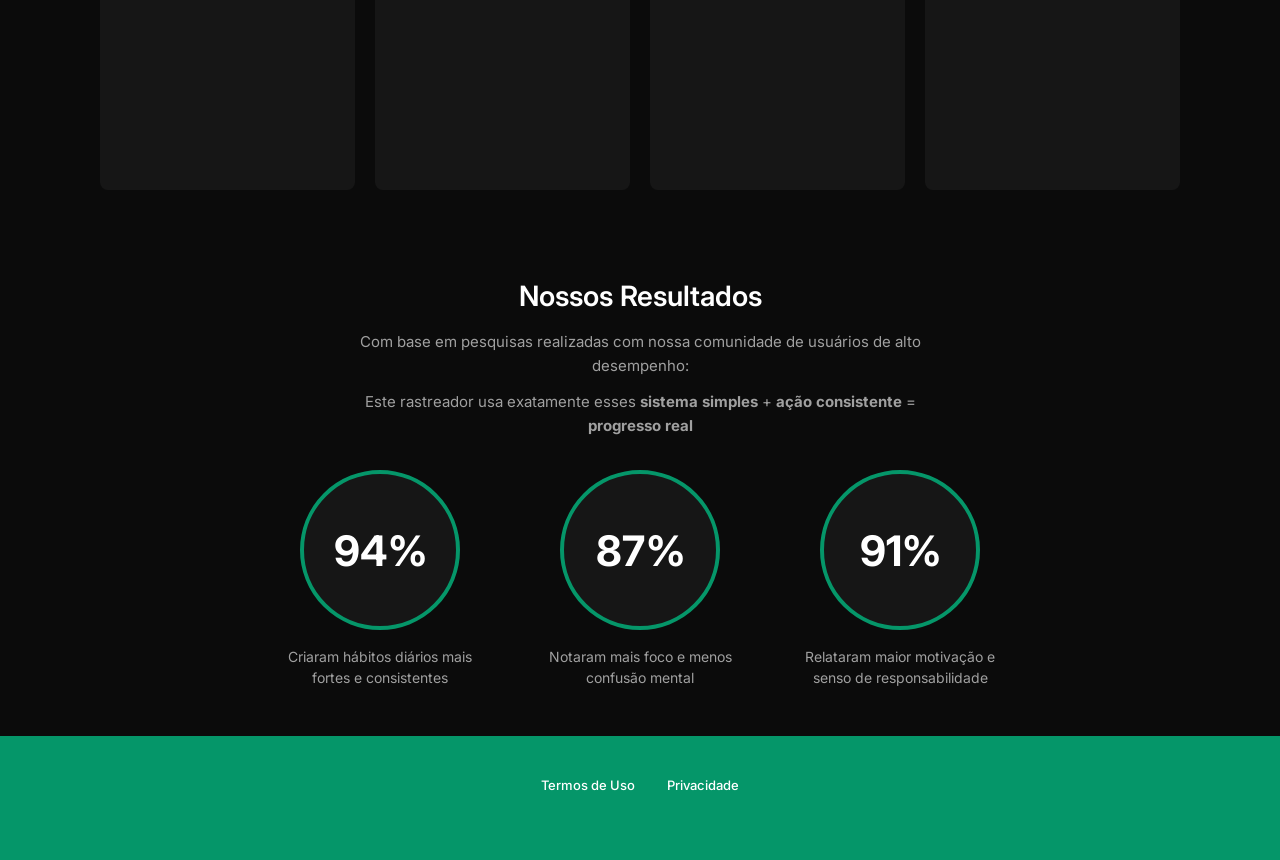
==== commit 8080bd08: "Add files via upload" ====
--- a/index.html
+++ b/index.html
@@ -59,27 +59,27 @@
     </div>
 
     <header>
-        <img src="img/FORJA.webp" alt="forja" class="logo">
+        <img src="img/FORJA.png" alt="forja" class="logo">
     </header>
 
     <div class="desktop-grid">
         <div class="product-hero">
             <div class="product-image-card">
                 <div class="hero-banner-main-wrap">
-                    <img id="hero-banner-main" class="hero-banner-main" src="img/banner-1.webp" alt="Banner principal FORJA">
+                    <img id="hero-banner-main" class="hero-banner-main" src="img/banner-1.png" alt="Banner principal FORJA">
                 </div>
                 <div class="hero-banner-thumbs">
-                    <button type="button" class="hero-banner-thumb active" data-banner-src="img/banner-1.webp" aria-label="Exibir banner 1">
-                        <img src="img/banner-1.webp" alt="Miniatura banner 1">
+                    <button type="button" class="hero-banner-thumb active" data-banner-src="img/banner-1.png" aria-label="Exibir banner 1">
+                        <img src="img/banner-1.png" alt="Miniatura banner 1">
                     </button>
-                    <button type="button" class="hero-banner-thumb" data-banner-src="img/banner-2.webp" aria-label="Exibir banner 2">
-                        <img src="img/banner-2.webp" alt="Miniatura banner 2">
+                    <button type="button" class="hero-banner-thumb" data-banner-src="img/banner-2.png" aria-label="Exibir banner 2">
+                        <img src="img/banner-2.png" alt="Miniatura banner 2">
                     </button>
-                    <button type="button" class="hero-banner-thumb" data-banner-src="img/banner-3.webp" aria-label="Exibir banner 3">
-                        <img src="img/banner-3.webp" alt="Miniatura banner 3">
+                    <button type="button" class="hero-banner-thumb" data-banner-src="img/banner-3.png" aria-label="Exibir banner 3">
+                        <img src="img/banner-3.png" alt="Miniatura banner 3">
                     </button>
-                    <button type="button" class="hero-banner-thumb" data-banner-src="img/banner-4.webp" aria-label="Exibir banner 4">
-                        <img src="img/banner-4.webp" alt="Miniatura banner 4">
+                    <button type="button" class="hero-banner-thumb" data-banner-src="img/banner-4.png" aria-label="Exibir banner 4">
+                        <img src="img/banner-4.png" alt="Miniatura banner 4">
                     </button>
                 </div>
             </div>
@@ -132,7 +132,7 @@
             </div>
 
             <div class="variants-section">
-                <div class="variant-option" role="radio" aria-checked="false" tabindex="0" data-checkout-url="https://exemplo.com/checkout/forja-habitos" onclick="selectVariant(this)">
+                <div class="variant-option" role="radio" aria-checked="false" tabindex="0" data-checkout-url="https://pay.hotmart.com/R105066500A?off=j4xt1et9&checkoutMode=10" onclick="selectVariant(this)">
                     <span class="variant-radio" aria-hidden="true"></span>
                     <div class="variant-option-body">
                         <div class="variant-option-main">
@@ -149,7 +149,7 @@
                     </div>
                 </div>
 
-                <div class="variant-option" role="radio" aria-checked="false" tabindex="0" data-checkout-url="https://exemplo.com/checkout/forja-tarefas" onclick="selectVariant(this)">
+                <div class="variant-option" role="radio" aria-checked="false" tabindex="0" data-checkout-url="https://pay.hotmart.com/R105066500A?off=j4xt1et9&checkoutMode=10" onclick="selectVariant(this)">
                     <span class="variant-radio" aria-hidden="true"></span>
                     <div class="variant-option-body">
                         <div class="variant-option-main">
@@ -166,7 +166,7 @@
                     </div>
                 </div>
 
-                <div class="variant-option" role="radio" aria-checked="false" tabindex="0" data-checkout-url="https://exemplo.com/checkout/forja-habitos-tarefas" onclick="selectVariant(this)">
+                <div class="variant-option" role="radio" aria-checked="false" tabindex="0" data-checkout-url="https://pay.hotmart.com/R105066500A?off=o2lclr1h&checkoutMode=10" onclick="selectVariant(this)">
                     <span class="variant-radio" aria-hidden="true"></span>
                     <div class="variant-option-body">
                         <div class="variant-option-main">
@@ -252,7 +252,7 @@
         <div class="testimonial-grid">
     
             <div class="testimonial-card">
-                <img src="img/testimonial-1.webp" alt="Depoimento Maria" class="testimonial-image">
+                <img src="img/testimonial-1.png" alt="Depoimento Maria" class="testimonial-image">
                 <div class="testimonial-content">
                     <div class="testimonial-name">Maria Silva</div>
                     <div class="testimonial-stars">★★★★★</div>
@@ -261,7 +261,7 @@
             </div>
     
             <div class="testimonial-card">
-                <img src="img/testimonial-2.webp" alt="Depoimento João" class="testimonial-image">
+                <img src="img/testimonial-2.png" alt="Depoimento João" class="testimonial-image">
                 <div class="testimonial-content">
                     <div class="testimonial-name">João Pedro.</div>
                     <div class="testimonial-stars">★★★★★</div>
@@ -269,7 +269,7 @@
             </div>
     
             <div class="testimonial-card">
-                <img src="img/testimonial-3.webp" alt="Depoimento Ana" class="testimonial-image">
+                <img src="img/testimonial-3.png" alt="Depoimento Ana" class="testimonial-image">
                 <div class="testimonial-content">
                     <div class="testimonial-name">Bruno R.</div>
                     <div class="testimonial-stars">★★★★★</div>
@@ -277,7 +277,7 @@
             </div>
     
             <div class="testimonial-card">
-                <img src="img/testimonial-4.webp" alt="Depoimento Carlos" class="testimonial-image">
+                <img src="img/testimonial-4.png" alt="Depoimento Carlos" class="testimonial-image">
                 <div class="testimonial-content">
                     <div class="testimonial-name">Carlos M.</div>
                     <div class="testimonial-stars">★★★★★</div>
@@ -286,7 +286,7 @@
             </div>
     
             <div class="testimonial-card">
-                <img src="img/testimonial-5.webp" alt="Depoimento Fernanda" class="testimonial-image">
+                <img src="img/testimonial-5.png" alt="Depoimento Fernanda" class="testimonial-image">
                 <div class="testimonial-content">
                     <div class="testimonial-name">Fernanda</div>
                     <div class="testimonial-stars">★★★★★</div>
@@ -294,7 +294,7 @@
             </div>
     
             <div class="testimonial-card">
-                <img src="img/testimonial-6.webp" alt="Depoimento Ricardo" class="testimonial-image">
+                <img src="img/testimonial-6.png" alt="Depoimento Ricardo" class="testimonial-image">
                 <div class="testimonial-content">
                     <div class="testimonial-name">Ricardo T.</div>
                     <div class="testimonial-stars">★★★★★</div>
@@ -353,7 +353,7 @@
                 <p class="consistency-text">Este rastreador usa exatamente esses <strong>gatilhos psicológicos</strong> para facilitar a <strong>consistência</strong> — e tornar o <strong>sucesso</strong> mais previsível.</p>
             </div>
             <div class="image-text-img-wrap">
-                <img src="img/duke.webp" alt="Princípios de hábitos baseados em sistema" class="image-text-img">
+                <img src="img/duke.png" alt="Princípios de hábitos baseados em sistema" class="image-text-img">
             </div>
         </div>
     </div>
@@ -387,7 +387,7 @@
             </div>
             <div class="performer-image-column">
                 <div class="performer-image-container">
-                    <img src="img/mockup-2.webp" alt="Mockup do app FORJA em laptop e smartphone">
+                    <img src="img/mockup-2.png" alt="Mockup do app FORJA em laptop e smartphone">
                 </div>
             </div>
             <div class="performer-column performer-column-right">
@@ -568,4 +568,4 @@
         }
     </script>
 </body>
-</html>
+</html>
--- a/style.css
+++ b/style.css
@@ -202,6 +202,7 @@
     color: #ffffff;
     line-height: 1.5;
     margin-bottom: 0;
+    margin-top: 15px;
 }
 
 .product-highlights {
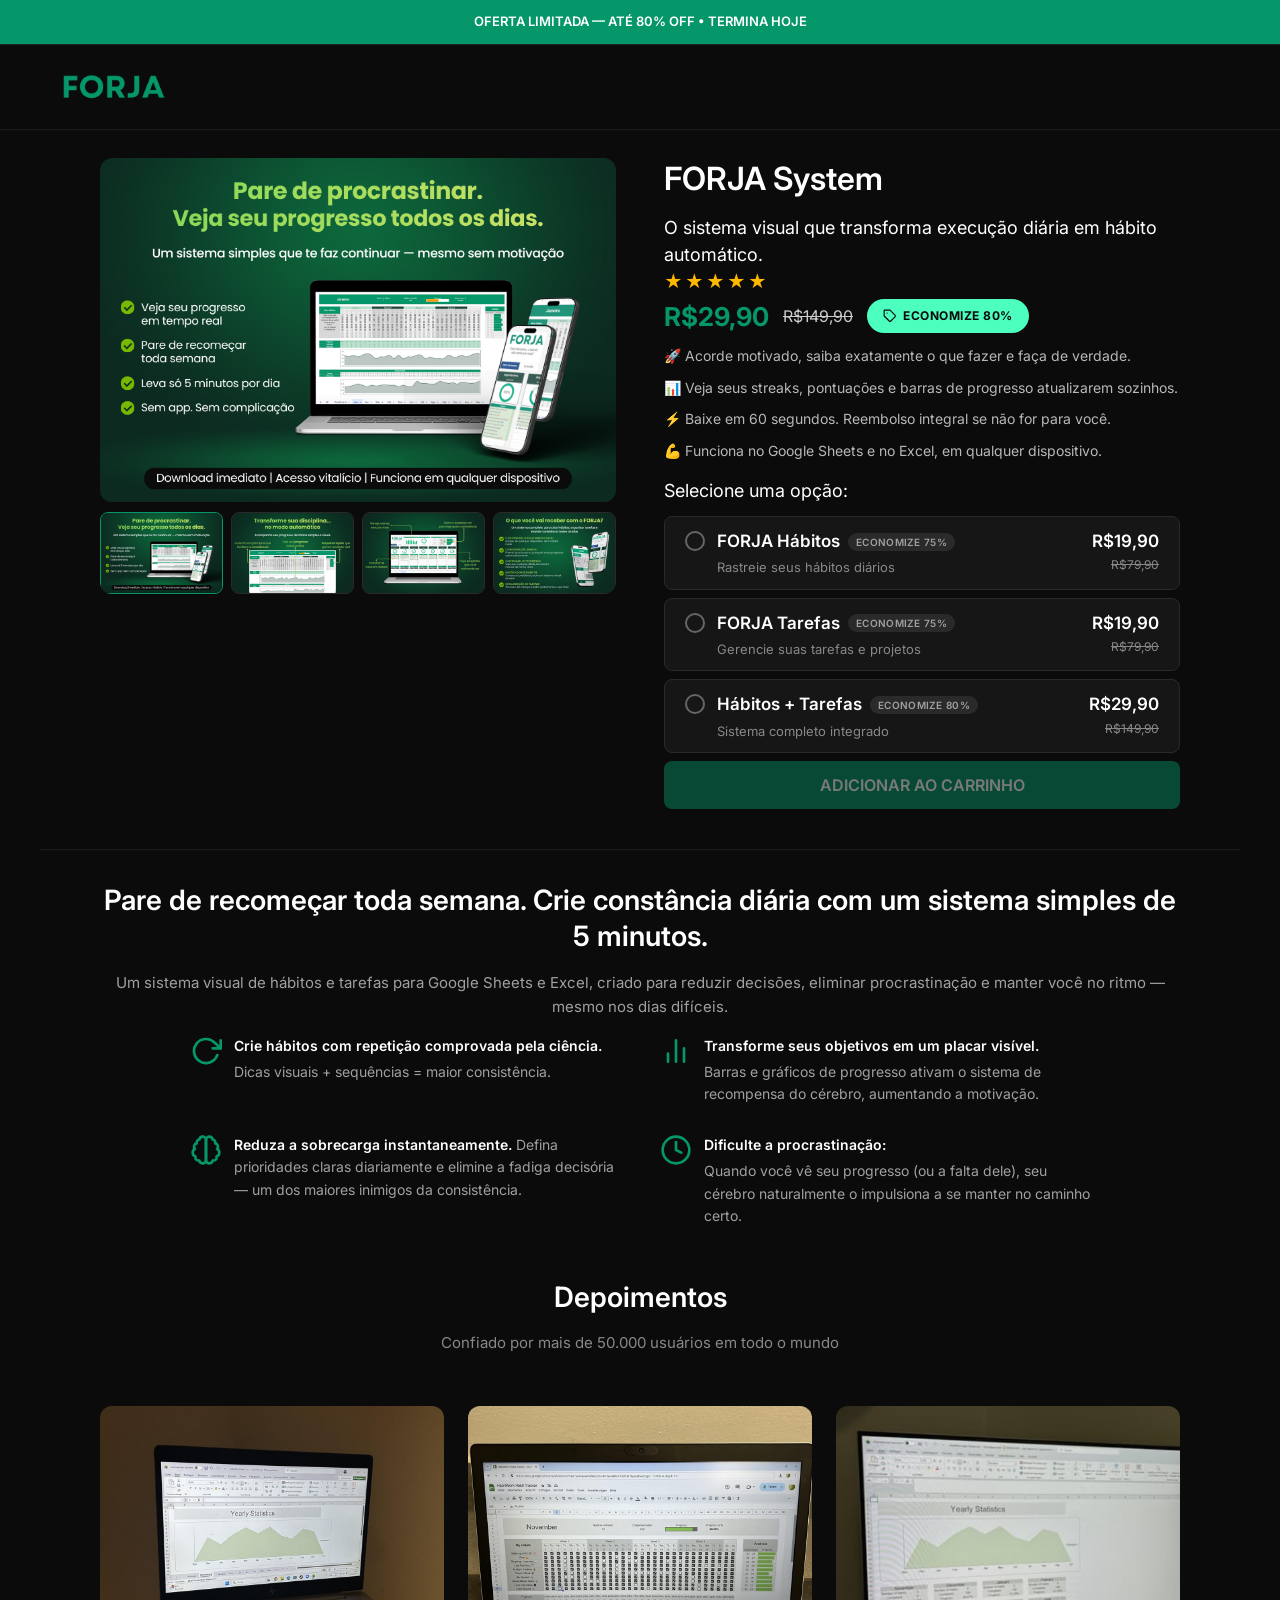
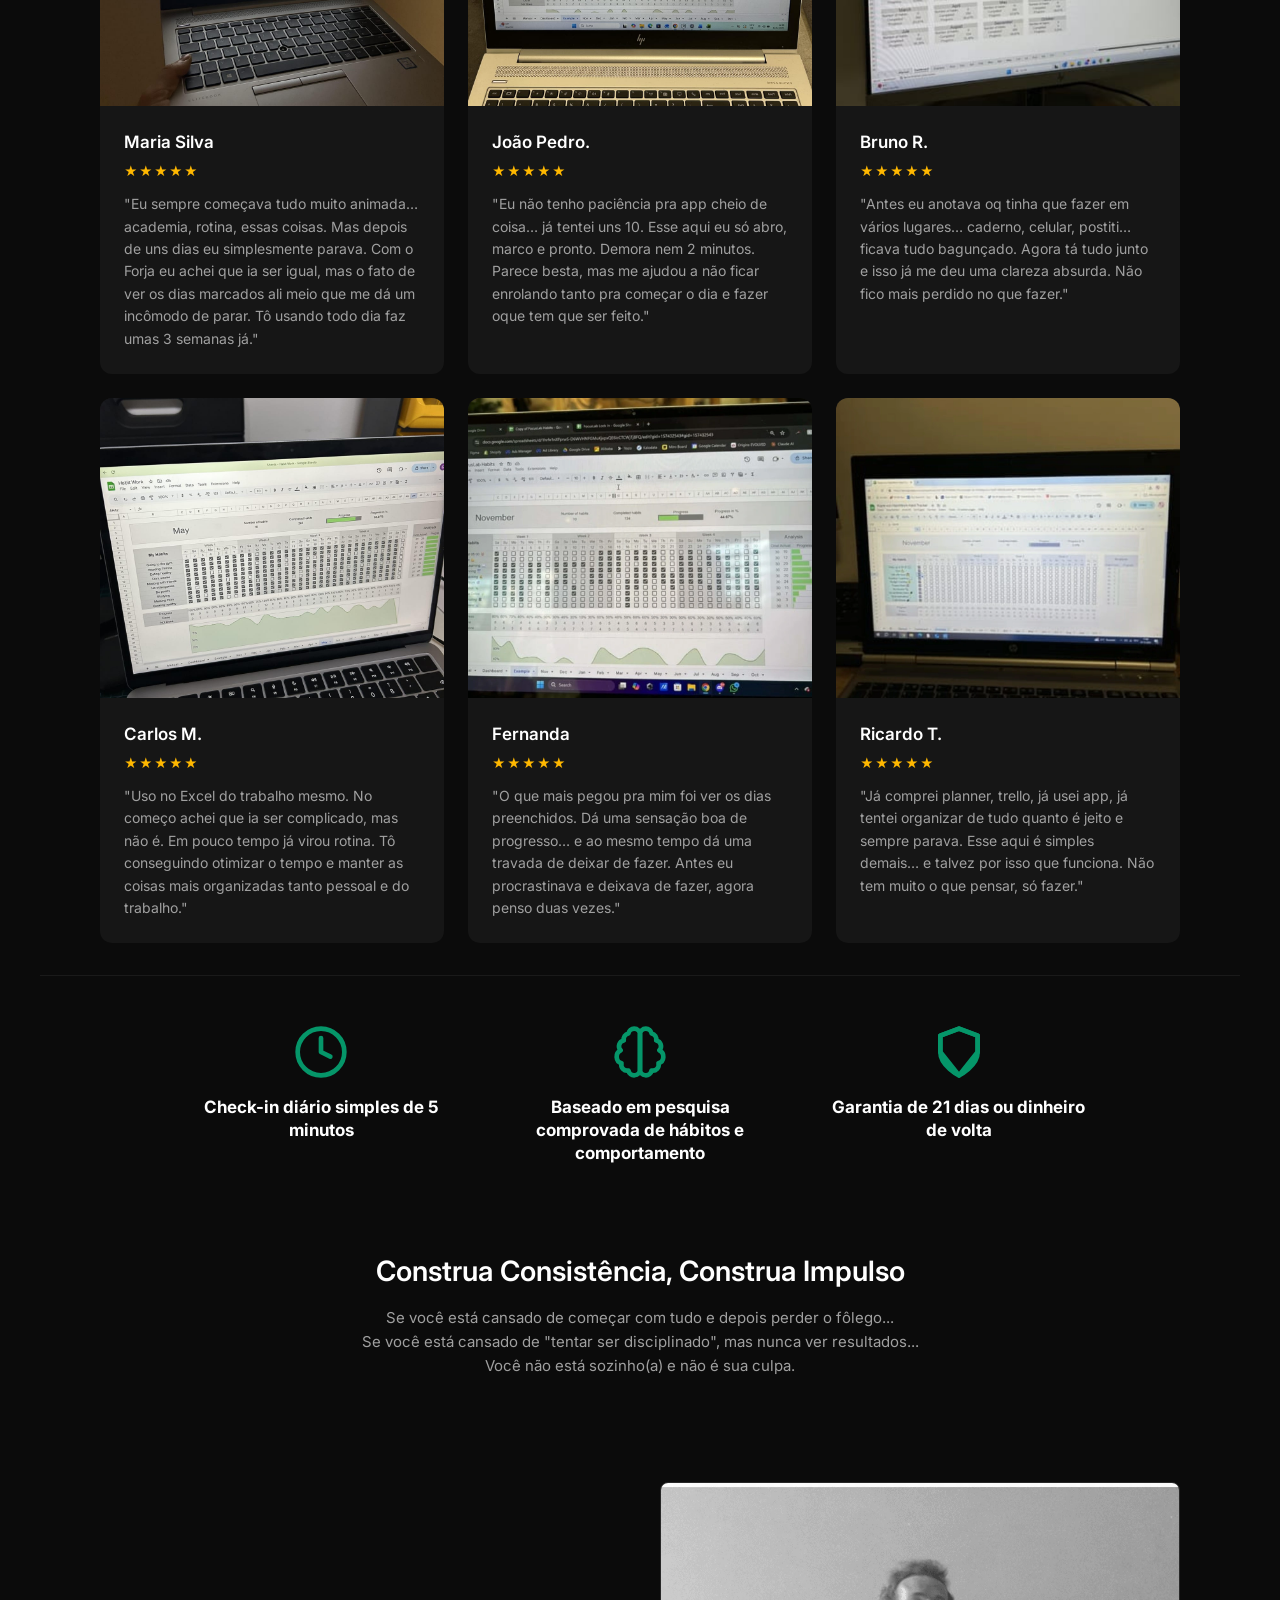
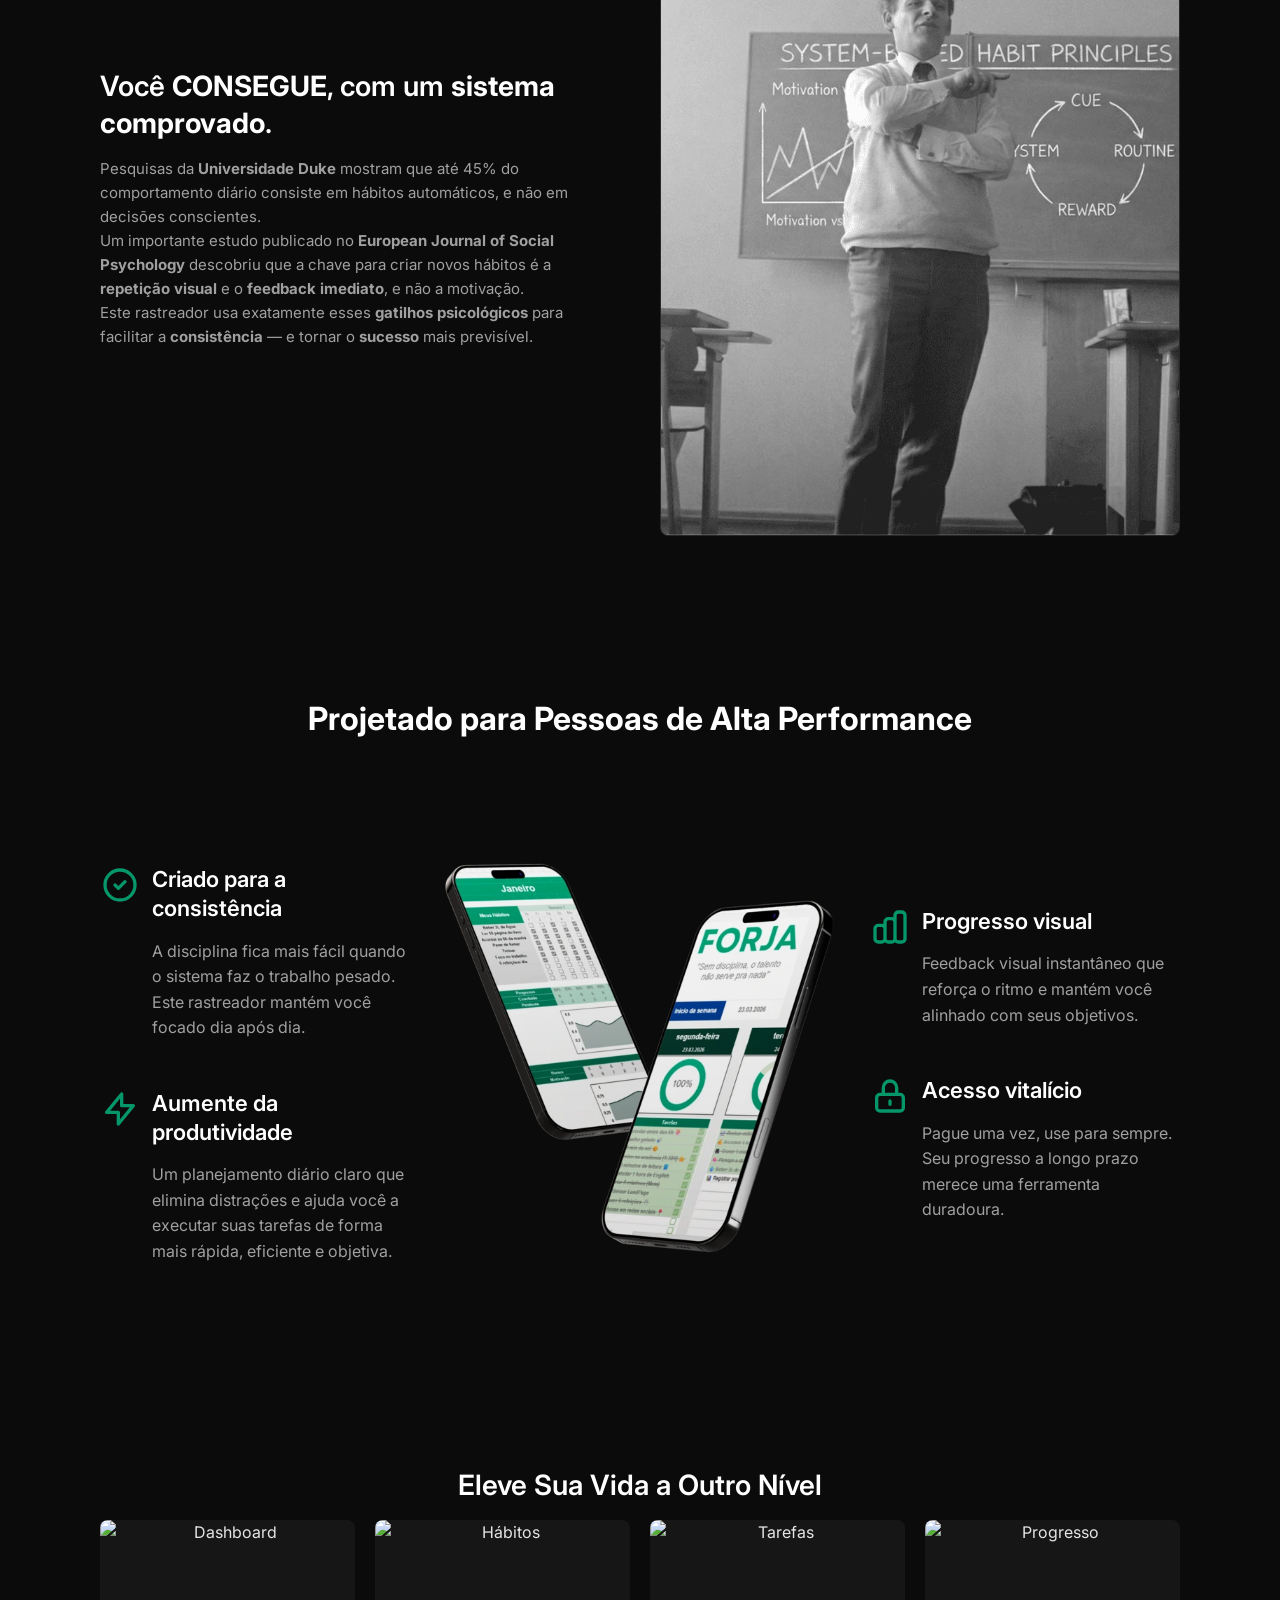
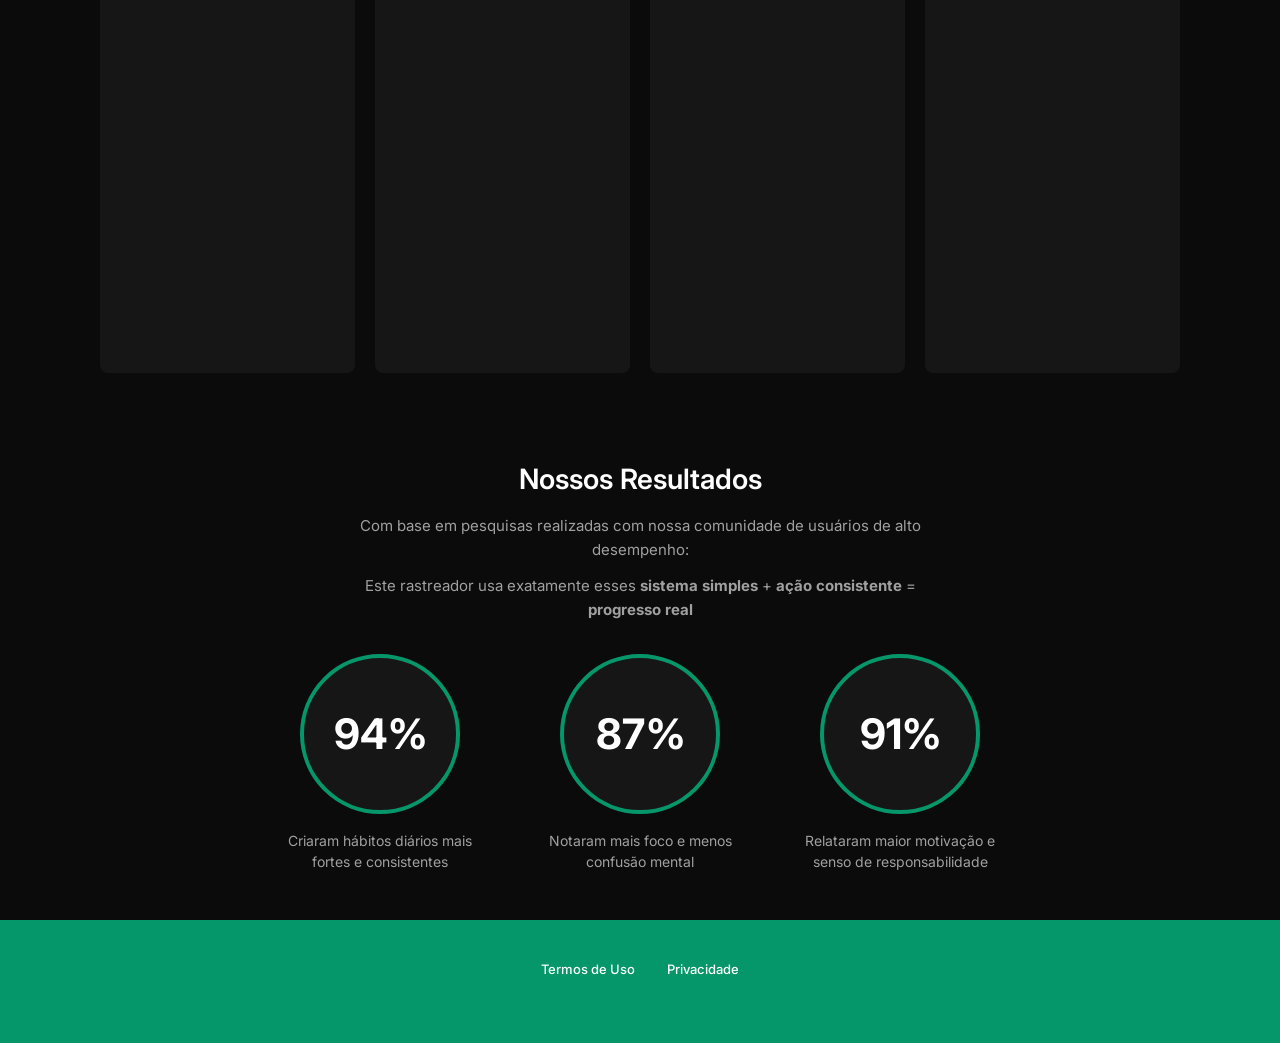
==== commit 9848f1c8: "Add files via upload" ====
--- a/index.html
+++ b/index.html
@@ -59,27 +59,27 @@
     </div>
 
     <header>
-        <img src="img/FORJA.png" alt="forja" class="logo">
+        <img src="img/FORJA.webp" alt="forja" class="logo">
     </header>
 
     <div class="desktop-grid">
         <div class="product-hero">
             <div class="product-image-card">
                 <div class="hero-banner-main-wrap">
-                    <img id="hero-banner-main" class="hero-banner-main" src="img/banner-1.png" alt="Banner principal FORJA">
+                    <img id="hero-banner-main" class="hero-banner-main" src="img/banner-1.webp" alt="Banner principal FORJA">
                 </div>
                 <div class="hero-banner-thumbs">
-                    <button type="button" class="hero-banner-thumb active" data-banner-src="img/banner-1.png" aria-label="Exibir banner 1">
-                        <img src="img/banner-1.png" alt="Miniatura banner 1">
+                    <button type="button" class="hero-banner-thumb active" data-banner-src="img/banner-1.webp" aria-label="Exibir banner 1">
+                        <img src="img/banner-1.webp" alt="Miniatura banner 1">
                     </button>
-                    <button type="button" class="hero-banner-thumb" data-banner-src="img/banner-2.png" aria-label="Exibir banner 2">
-                        <img src="img/banner-2.png" alt="Miniatura banner 2">
+                    <button type="button" class="hero-banner-thumb" data-banner-src="img/banner-2.webp" aria-label="Exibir banner 2">
+                        <img src="img/banner-2.webp" alt="Miniatura banner 2">
                     </button>
-                    <button type="button" class="hero-banner-thumb" data-banner-src="img/banner-3.png" aria-label="Exibir banner 3">
-                        <img src="img/banner-3.png" alt="Miniatura banner 3">
+                    <button type="button" class="hero-banner-thumb" data-banner-src="img/banner-3.webp" aria-label="Exibir banner 3">
+                        <img src="img/banner-3.webp" alt="Miniatura banner 3">
                     </button>
-                    <button type="button" class="hero-banner-thumb" data-banner-src="img/banner-4.png" aria-label="Exibir banner 4">
-                        <img src="img/banner-4.png" alt="Miniatura banner 4">
+                    <button type="button" class="hero-banner-thumb" data-banner-src="img/banner-4.webp" aria-label="Exibir banner 4">
+                        <img src="img/banner-4.webp" alt="Miniatura banner 4">
                     </button>
                 </div>
             </div>
@@ -252,7 +252,7 @@
         <div class="testimonial-grid">
     
             <div class="testimonial-card">
-                <img src="img/testimonial-1.png" alt="Depoimento Maria" class="testimonial-image">
+                <img src="img/testimonial-1.webp" alt="Depoimento Maria" class="testimonial-image">
                 <div class="testimonial-content">
                     <div class="testimonial-name">Maria Silva</div>
                     <div class="testimonial-stars">★★★★★</div>
@@ -261,7 +261,7 @@
             </div>
     
             <div class="testimonial-card">
-                <img src="img/testimonial-2.png" alt="Depoimento João" class="testimonial-image">
+                <img src="img/testimonial-2.webp" alt="Depoimento João" class="testimonial-image">
                 <div class="testimonial-content">
                     <div class="testimonial-name">João Pedro.</div>
                     <div class="testimonial-stars">★★★★★</div>
@@ -269,7 +269,7 @@
             </div>
     
             <div class="testimonial-card">
-                <img src="img/testimonial-3.png" alt="Depoimento Ana" class="testimonial-image">
+                <img src="img/testimonial-3.webp" alt="Depoimento Ana" class="testimonial-image">
                 <div class="testimonial-content">
                     <div class="testimonial-name">Bruno R.</div>
                     <div class="testimonial-stars">★★★★★</div>
@@ -277,7 +277,7 @@
             </div>
     
             <div class="testimonial-card">
-                <img src="img/testimonial-4.png" alt="Depoimento Carlos" class="testimonial-image">
+                <img src="img/testimonial-4.webp" alt="Depoimento Carlos" class="testimonial-image">
                 <div class="testimonial-content">
                     <div class="testimonial-name">Carlos M.</div>
                     <div class="testimonial-stars">★★★★★</div>
@@ -286,7 +286,7 @@
             </div>
     
             <div class="testimonial-card">
-                <img src="img/testimonial-5.png" alt="Depoimento Fernanda" class="testimonial-image">
+                <img src="img/testimonial-5.webp" alt="Depoimento Fernanda" class="testimonial-image">
                 <div class="testimonial-content">
                     <div class="testimonial-name">Fernanda</div>
                     <div class="testimonial-stars">★★★★★</div>
@@ -294,7 +294,7 @@
             </div>
     
             <div class="testimonial-card">
-                <img src="img/testimonial-6.png" alt="Depoimento Ricardo" class="testimonial-image">
+                <img src="img/testimonial-6.webp" alt="Depoimento Ricardo" class="testimonial-image">
                 <div class="testimonial-content">
                     <div class="testimonial-name">Ricardo T.</div>
                     <div class="testimonial-stars">★★★★★</div>
@@ -353,7 +353,7 @@
                 <p class="consistency-text">Este rastreador usa exatamente esses <strong>gatilhos psicológicos</strong> para facilitar a <strong>consistência</strong> — e tornar o <strong>sucesso</strong> mais previsível.</p>
             </div>
             <div class="image-text-img-wrap">
-                <img src="img/duke.png" alt="Princípios de hábitos baseados em sistema" class="image-text-img">
+                <img src="img/duke.webp" alt="Princípios de hábitos baseados em sistema" class="image-text-img">
             </div>
         </div>
     </div>
@@ -387,7 +387,7 @@
             </div>
             <div class="performer-image-column">
                 <div class="performer-image-container">
-                    <img src="img/mockup-2.png" alt="Mockup do app FORJA em laptop e smartphone">
+                    <img src="img/mockup-2.webp" alt="Mockup do app FORJA em laptop e smartphone">
                 </div>
             </div>
             <div class="performer-column performer-column-right">
